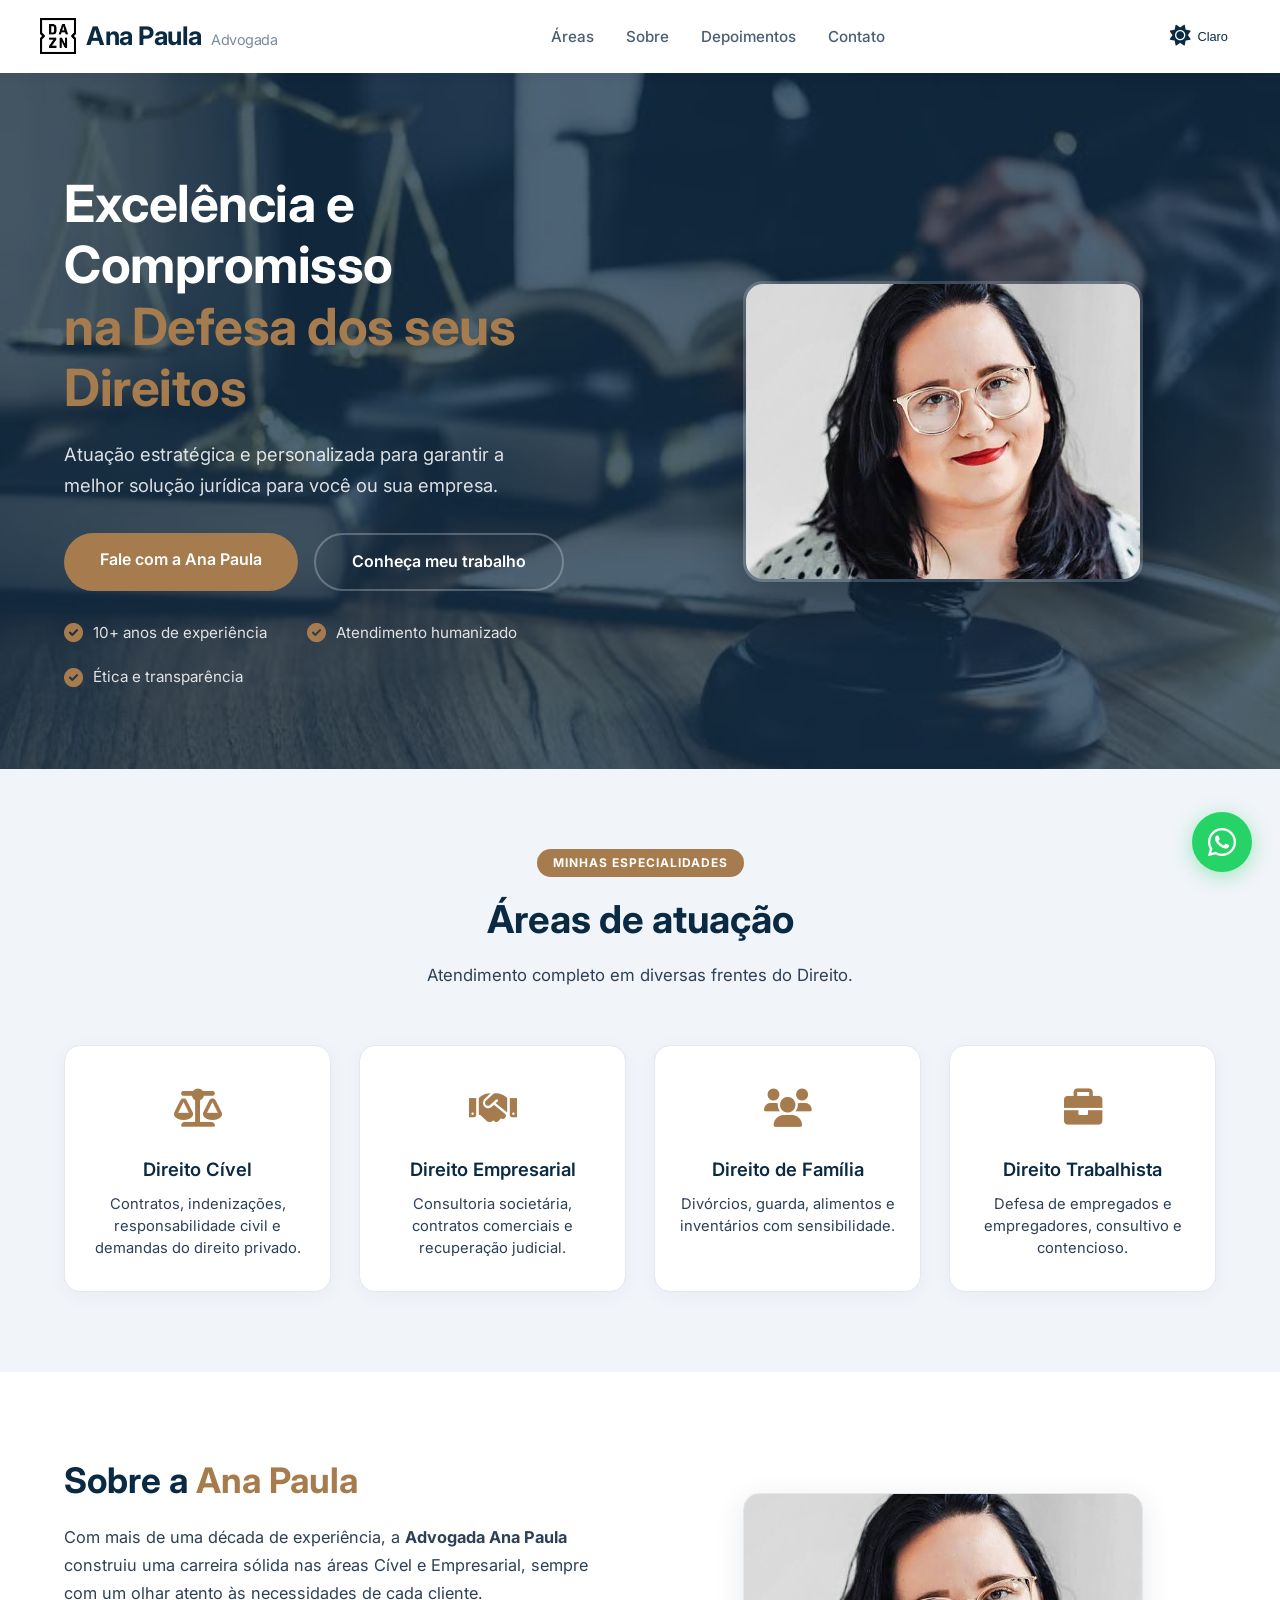
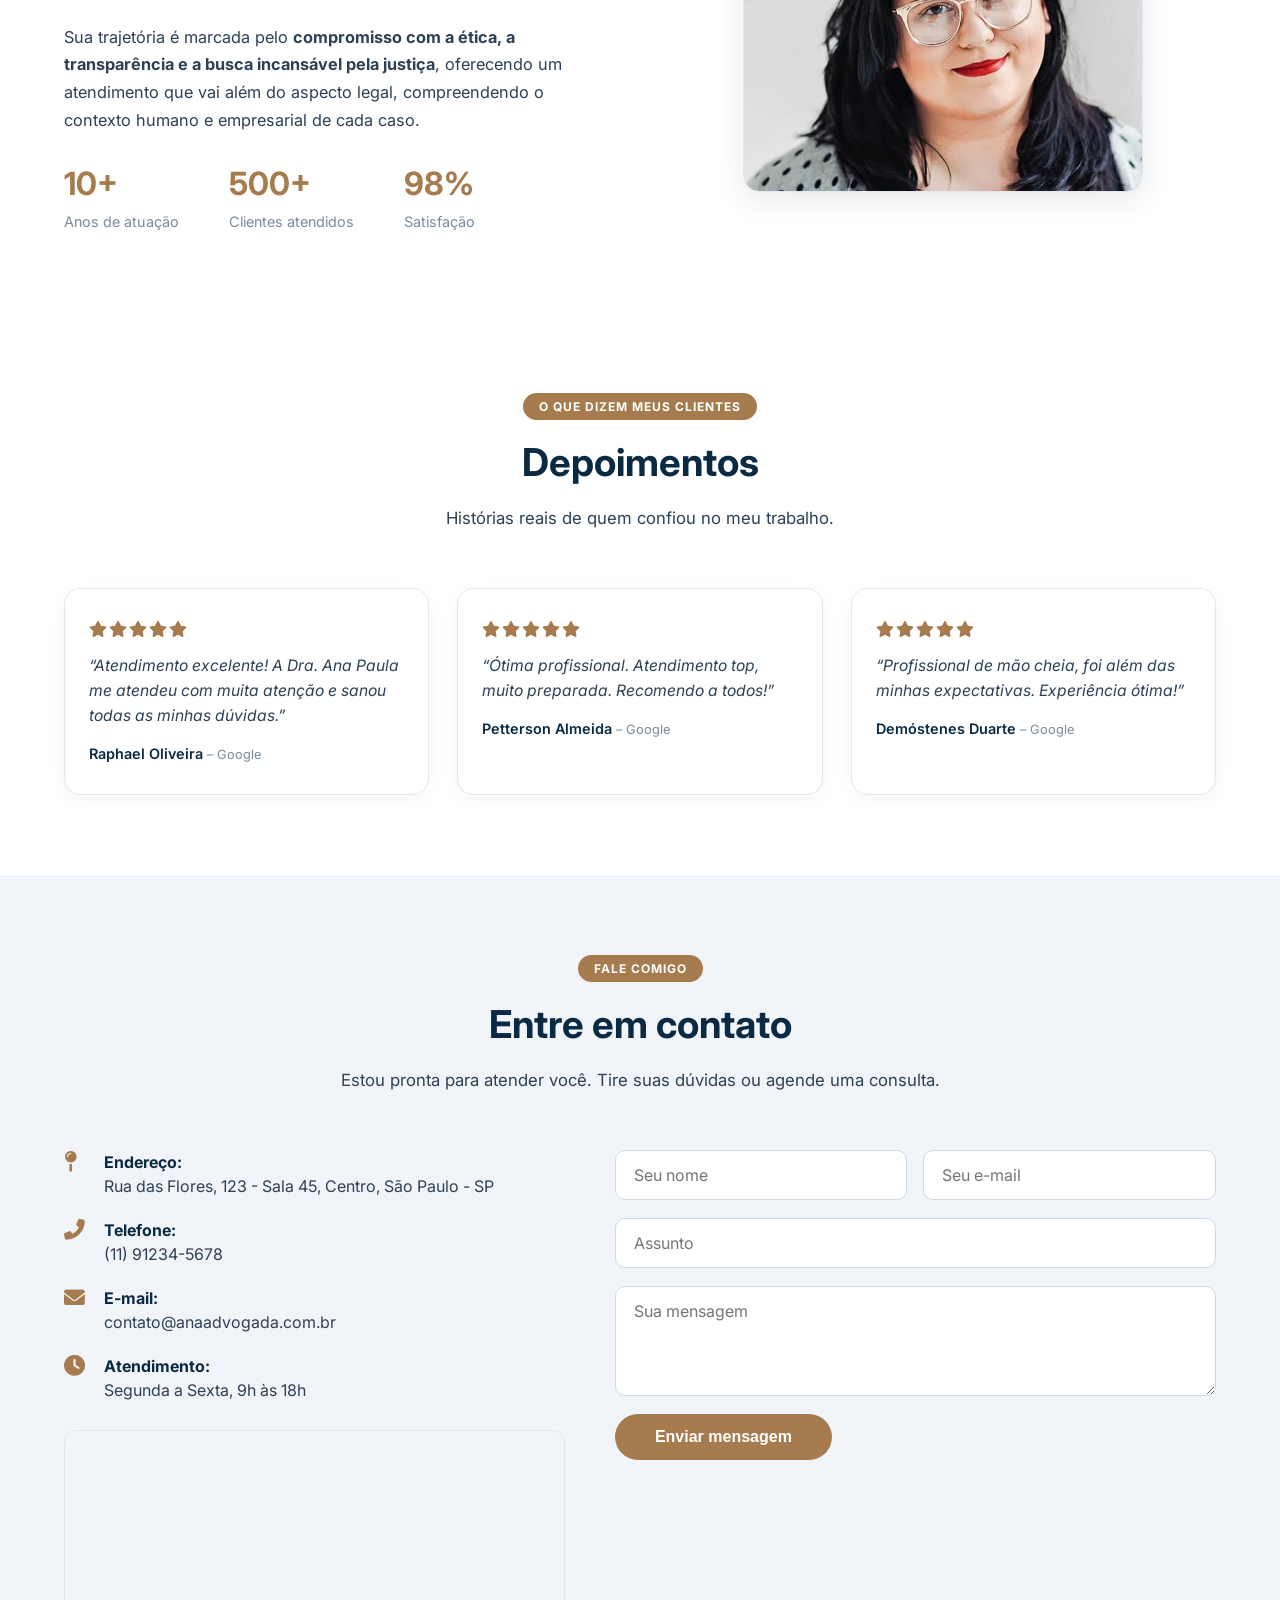
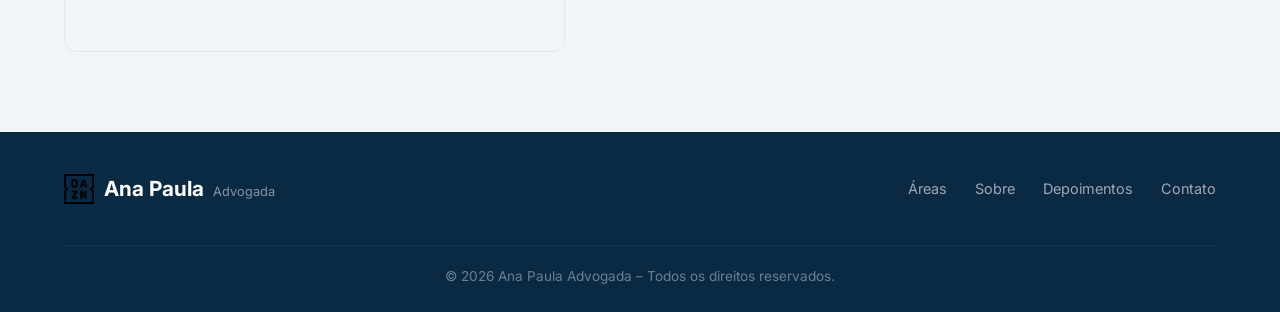
==== index.html @ ab049847 "new commit" ====
<!DOCTYPE html>
<html lang="pt-br">
<head>
    <meta charset="UTF-8" />
    <meta name="viewport" content="width=device-width, initial-scale=1.0"/>
    <title>Ana Paula Advogada</title>

    <!-- Google Fonts -->
    <link rel="preconnect" href="https://fonts.googleapis.com">
    <link rel="preconnect" href="https://fonts.gstatic.com" crossorigin>
    <link href="https://fonts.googleapis.com/css2?family=Inter:opsz,wght@14..32,400;14..32,500;14..32,600;14..32,700&display=swap" rel="stylesheet">

    <!-- Font Awesome (ícones) -->
    <link rel="stylesheet" href="https://cdnjs.cloudflare.com/ajax/libs/font-awesome/6.0.0-beta3/css/all.min.css">

    <style>
        /* ============================================================
                   VARIÁVEIS (Tema Claro / Escuro)
                   ============================================================ */
        :root {
            --color-primary: #0a2a44;
            --color-primary-light: #1a3f64;
            --color-accent: #a67c4e;
            --color-accent-hover: #8c663f;

            --bg-body: #f8fafc;
            --bg-header: #ffffff;
            --bg-hero: var(--color-primary);
            --bg-sobre: #ffffff;
            --bg-areas: #f1f4f9;
            --bg-depoimentos: #ffffff;
            --bg-contato: #f1f4f9;
            --bg-footer: var(--color-primary);
            --bg-card: #ffffff;
            --bg-input: #ffffff;

            --text-primary: #0a2a44;
            --text-secondary: #2d4055;
            --text-light: #4a5f73;
            --text-white: #ffffff;
            --text-muted: #7a8b9f;

            --border-card: #e2e8f0;
            --border-input: #d0d9e6;
            --shadow-nav: 0 2px 12px rgba(10, 42, 68, 0.06);
            --shadow-card: 0 4px 20px rgba(10, 42, 68, 0.04);
            --shadow-float: 0 8px 30px rgba(10, 42, 68, 0.10);

            --transition: 0.3s ease;
        }

        body.dark-theme {
            --color-primary: #0d1f30;
            --color-primary-light: #1a3148;
            --bg-body: #11181f;
            --bg-header: #1a2532;
            --bg-hero: #0d1f30;
            --bg-sobre: #1a2532;
            --bg-areas: #11181f;
            --bg-depoimentos: #1a2532;
            --bg-contato: #11181f;
            --bg-footer: #0a141f;
            --bg-card: #1e2b3b;
            --bg-input: #253240;
            --text-primary: #e8edf2;
            --text-secondary: #c8d4e0;
            --text-light: #a8b8c8;
            --text-white: #f0f4f8;
            --text-muted: #7a8fa0;
            --border-card: #2e3d4f;
            --border-input: #3a4b5f;
            --shadow-nav: 0 2px 12px rgba(0, 0, 0, 0.4);
            --shadow-card: 0 4px 20px rgba(0, 0, 0, 0.3);
            --shadow-float: 0 8px 30px rgba(0, 0, 0, 0.5);
        }

        /* ============================================================
                   RESET E BASE
                   ============================================================ */
        * {
            margin: 0;
            padding: 0;
            box-sizing: border-box;
        }

        body {
            font-family: 'Inter', sans-serif;
            background-color: var(--bg-body);
            color: var(--text-primary);
            line-height: 1.6;
            transition: background-color var(--transition), color var(--transition);
        }

        .container {
            max-width: 1200px;
            margin: 0 auto;
            padding: 0 24px;
        }

        a {
            text-decoration: none;
            color: inherit;
        }

        img {
            max-width: 100%;
            display: block;
        }

        /* ============================================================
                   ANIMAÇÕES
                   ============================================================ */
        @keyframes fadeInDown {
            0% { opacity: 0; transform: translateY(-18px); }
            100% { opacity: 1; transform: translateY(0); }
        }

        @keyframes fadeInUp {
            0% { opacity: 0; transform: translateY(30px); }
            100% { opacity: 1; transform: translateY(0); }
        }

        @keyframes fadeIn {
            0% { opacity: 0; }
            100% { opacity: 1; }
        }

        .animate-on-scroll {
            opacity: 0;
            transform: translateY(30px);
            transition: opacity 0.7s ease, transform 0.7s ease;
        }

        .animate-on-scroll.visible {
            opacity: 1;
            transform: translateY(0);
        }

        .delay-1 { transition-delay: 0.1s; }
        .delay-2 { transition-delay: 0.2s; }
        .delay-3 { transition-delay: 0.3s; }
        .delay-4 { transition-delay: 0.4s; }

        /* ============================================================
                   HEADER / NAVEGAÇÃO
                   ============================================================ */
        header {
            background-color: var(--bg-header);
            box-shadow: var(--shadow-nav);
            position: sticky;
            top: 0;
            z-index: 999;
            transition: background-color var(--transition), box-shadow var(--transition);
        }

        nav {
            display: flex;
            justify-content: space-between;
            align-items: center;
            padding: 16px 0;
            max-width: 1200px;
            margin: 0 auto;
        }

        .logo {
            display: flex;
            align-items: center;
            gap: 10px;
        }

        .logo img {
            height: 36px;
            width: auto;
        }

        .logo a {
            font-size: 1.6rem;
            font-weight: 700;
            color: var(--text-primary);
            letter-spacing: -0.5px;
            transition: color var(--transition);
        }

        .logo a span {
            font-weight: 400;
            font-size: 0.9rem;
            color: var(--text-muted);
            margin-left: 4px;
        }

        .nav-links {
            list-style: none;
            display: flex;
            gap: 32px;
            align-items: center;
        }

        .nav-links a {
            font-weight: 500;
            font-size: 0.95rem;
            color: var(--text-light);
            transition: color var(--transition);
            position: relative;
        }

        .nav-links a::after {
            content: '';
            position: absolute;
            bottom: -4px;
            left: 0;
            width: 0%;
            height: 2px;
            background-color: var(--color-accent);
            transition: width var(--transition);
        }

        .nav-links a:hover {
            color: var(--color-primary);
        }

        .nav-links a:hover::after {
            width: 100%;
        }

        body.dark-theme .nav-links a:hover {
            color: var(--color-accent);
        }

        .nav-actions {
            display: flex;
            align-items: center;
            gap: 16px;
        }

        .theme-toggle {
            background: none;
            border: none;
            font-size: 1.3rem;
            cursor: pointer;
            color: var(--text-primary);
            display: flex;
            align-items: center;
            gap: 6px;
            padding: 6px 12px;
            border-radius: 30px;
            transition: background var(--transition);
        }

        .theme-toggle:hover {
            background: rgba(0,0,0,0.04);
        }

        body.dark-theme .theme-toggle:hover {
            background: rgba(255,255,255,0.06);
        }

        .theme-toggle .icon-sun,
        .theme-toggle .icon-moon {
            display: flex;
            align-items: center;
            gap: 6px;
        }

        .theme-toggle span span {
            font-size: 0.8rem;
            font-weight: 500;
        }

        .menu-burger {
            display: none;
            flex-direction: column;
            gap: 5px;
            background: none;
            border: none;
            cursor: pointer;
            padding: 4px;
        }

        .menu-burger span {
            display: block;
            width: 26px;
            height: 2px;
            background-color: var(--text-primary);
            transition: all var(--transition);
            border-radius: 2px;
        }

        .menu-burger.active span:nth-child(1) {
            transform: rotate(45deg) translate(5px, 5px);
        }
        .menu-burger.active span:nth-child(2) {
            opacity: 0;
        }
        .menu-burger.active span:nth-child(3) {
            transform: rotate(-45deg) translate(5px, -5px);
        }

        /* ============================================================
                   HERO (com imagem de fundo)
                   ============================================================ */
        .hero {
            background-image: url('./img/Fundo_Header.png');
            background-size: cover;
            background-position: center;
            background-repeat: no-repeat;
            color: var(--text-white);
            padding: 100px 0 80px;
            position: relative;
            overflow: hidden;
            transition: background-color var(--transition);
        }

        .hero::before {
            content: '';
            position: absolute;
            top: 0; left: 0; right: 0; bottom: 0;
            background: rgba(10, 42, 68, 0.7);
            z-index: 1;
        }

        .hero .container {
            position: relative;
            z-index: 2;
        }

        .hero-grid {
            display: grid;
            grid-template-columns: 1fr 1fr;
            gap: 60px;
            align-items: center;
        }

        .hero-content h1 {
            font-size: 3.2rem;
            font-weight: 700;
            line-height: 1.2;
            margin-bottom: 20px;
            letter-spacing: -0.5px;
        }

        .hero-content h1 span {
            color: var(--color-accent);
        }

        .hero-content p {
            font-size: 1.15rem;
            color: rgba(255,255,255,0.85);
            max-width: 500px;
            margin-bottom: 32px;
            line-height: 1.7;
        }

        .hero-badges {
            display: flex;
            flex-wrap: wrap;
            gap: 20px 40px;
            margin-top: 30px;
        }

        .hero-badges .badge {
            display: flex;
            align-items: center;
            gap: 10px;
            font-size: 0.95rem;
            color: rgba(255,255,255,0.85);
        }

        .hero-badges .badge i {
            color: var(--color-accent);
            font-size: 1.2rem;
        }

        .hero-image {
            display: flex;
            justify-content: center;
            align-items: center;
        }

        .hero-image .foto-destaque {
            width: 100%;
            max-width: 400px;
            border-radius: 20px;
            overflow: hidden;
            box-shadow: 0 20px 50px rgba(0,0,0,0.3);
            border: 3px solid rgba(255,255,255,0.15);
        }

        .hero-image .foto-destaque img {
            width: 100%;
            height: auto;
            display: block;
        }

        .btn-primary {
            display: inline-block;
            background-color: var(--color-accent);
            color: #fff;
            font-weight: 600;
            padding: 14px 36px;
            border-radius: 40px;
            border: none;
            cursor: pointer;
            transition: background var(--transition), transform 0.2s;
            font-size: 1rem;
        }

        .btn-primary:hover {
            background-color: var(--color-accent-hover);
            transform: scale(1.02);
        }

        .btn-outline {
            display: inline-block;
            background: transparent;
            color: var(--text-white);
            font-weight: 600;
            padding: 14px 36px;
            border-radius: 40px;
            border: 2px solid rgba(255,255,255,0.25);
            cursor: pointer;
            transition: all var(--transition);
            font-size: 1rem;
        }

        .btn-outline:hover {
            background: rgba(255,255,255,0.08);
            border-color: var(--color-accent);
        }

        .hero-buttons {
            display: flex;
            flex-wrap: wrap;
            gap: 16px;
        }

        /* ============================================================
                   ÁREAS DE ATUAÇÃO
                   ============================================================ */
        .areas {
            padding: 80px 0;
            background-color: var(--bg-areas);
            transition: background var(--transition);
        }

        .section-header {
            text-align: center;
            max-width: 700px;
            margin: 0 auto 56px;
        }

        .section-header .tag {
            display: inline-block;
            background: var(--color-accent);
            color: #fff;
            font-size: 0.75rem;
            font-weight: 700;
            text-transform: uppercase;
            letter-spacing: 1px;
            padding: 4px 16px;
            border-radius: 30px;
            margin-bottom: 12px;
        }

        .section-header h2 {
            font-size: 2.4rem;
            font-weight: 700;
            color: var(--text-primary);
            margin-bottom: 12px;
        }

        .section-header p {
            color: var(--text-secondary);
            font-size: 1.05rem;
        }

        .areas-grid {
            display: grid;
            grid-template-columns: repeat(auto-fit, minmax(220px, 1fr));
            gap: 28px;
        }

        .area-card {
            background: var(--bg-card);
            padding: 32px 24px;
            border-radius: 16px;
            box-shadow: var(--shadow-card);
            border: 1px solid var(--border-card);
            transition: all var(--transition);
            text-align: center;
        }

        .area-card:hover {
            transform: translateY(-6px);
            box-shadow: var(--shadow-float);
            border-color: var(--color-accent);
        }

        .area-card .icon {
            font-size: 2.4rem;
            color: var(--color-accent);
            margin-bottom: 16px;
        }

        .area-card h3 {
            font-size: 1.15rem;
            font-weight: 600;
            color: var(--text-primary);
            margin-bottom: 8px;
        }

        .area-card p {
            font-size: 0.92rem;
            color: var(--text-secondary);
            line-height: 1.5;
        }

        /* ============================================================
                   SOBRE
                   ============================================================ */
        .sobre {
            padding: 80px 0;
            background-color: var(--bg-sobre);
            transition: background var(--transition);
        }

        .sobre-grid {
            display: grid;
            grid-template-columns: 1fr 1fr;
            gap: 60px;
            align-items: center;
        }

        .sobre-texto h2 {
            font-size: 2.2rem;
            font-weight: 700;
            color: var(--text-primary);
            margin-bottom: 16px;
        }

        .sobre-texto h2 span {
            color: var(--color-accent);
        }

        .sobre-texto p {
            color: var(--text-secondary);
            font-size: 1.02rem;
            margin-bottom: 16px;
            line-height: 1.7;
        }

        .sobre-stats {
            display: flex;
            flex-wrap: wrap;
            gap: 30px 50px;
            margin-top: 24px;
        }

        .sobre-stats .stat {
            display: flex;
            flex-direction: column;
        }

        .sobre-stats .stat .number {
            font-size: 2rem;
            font-weight: 700;
            color: var(--color-accent);
        }

        .sobre-stats .stat .label {
            font-size: 0.9rem;
            color: var(--text-muted);
        }

        .sobre-imagem {
            display: flex;
            justify-content: center;
        }

        .sobre-imagem img {
            max-width: 400px;
            width: 100%;
            border-radius: 16px;
            box-shadow: var(--shadow-float);
            border: 1px solid var(--border-card);
            transition: border var(--transition);
        }

        /* ============================================================
                   DEPOIMENTOS
                   ============================================================ */
        .depoimentos {
            padding: 80px 0;
            background-color: var(--bg-depoimentos);
            transition: background var(--transition);
        }

        .depoimentos-grid {
            display: grid;
            grid-template-columns: repeat(auto-fit, minmax(250px, 1fr));
            gap: 28px;
        }

        .depoimento-card {
            background: var(--bg-card);
            padding: 28px 24px;
            border-radius: 16px;
            border: 1px solid var(--border-card);
            box-shadow: var(--shadow-card);
            transition: all var(--transition);
        }

        .depoimento-card:hover {
            transform: translateY(-4px);
            box-shadow: var(--shadow-float);
        }

        .depoimento-card .stars {
            color: var(--color-accent);
            margin-bottom: 10px;
            letter-spacing: 2px;
        }

        .depoimento-card blockquote {
            font-style: italic;
            color: var(--text-secondary);
            font-size: 0.98rem;
            line-height: 1.6;
            margin-bottom: 14px;
        }

        .depoimento-card .autor {
            font-weight: 600;
            color: var(--text-primary);
            font-size: 0.9rem;
        }

        .depoimento-card .autor span {
            font-weight: 400;
            color: var(--text-muted);
            font-size: 0.8rem;
        }

        /* ============================================================
                   CONTATO
                   ============================================================ */
        .contato {
            padding: 80px 0;
            background-color: var(--bg-contato);
            transition: background var(--transition);
        }

        .contato-grid {
            display: grid;
            grid-template-columns: 1fr 1.2fr;
            gap: 50px;
        }

        .contato-info {
            display: flex;
            flex-direction: column;
            gap: 20px;
        }

        .contato-info .info-item {
            display: flex;
            align-items: flex-start;
            gap: 16px;
        }

        .contato-info .info-item i {
            font-size: 1.3rem;
            color: var(--color-accent);
            width: 24px;
            margin-top: 2px;
        }

        .contato-info .info-item p {
            color: var(--text-secondary);
            font-size: 1rem;
            line-height: 1.5;
        }

        .contato-info .info-item strong {
            color: var(--text-primary);
        }

        .contato-info .mapa {
            border-radius: 12px;
            overflow: hidden;
            border: 1px solid var(--border-card);
            margin-top: 8px;
        }

        .contato-info .mapa iframe {
            width: 100%;
            height: 220px;
            border: 0;
            display: block;
        }

        .contato-form {
            display: flex;
            flex-direction: column;
            gap: 18px;
        }

        .contato-form input,
        .contato-form textarea {
            padding: 14px 18px;
            border: 1px solid var(--border-input);
            border-radius: 10px;
            font-family: inherit;
            font-size: 1rem;
            background-color: var(--bg-input);
            color: var(--text-primary);
            transition: border var(--transition), background var(--transition), color var(--transition);
            outline: none;
        }

        .contato-form input:focus,
        .contato-form textarea:focus {
            border-color: var(--color-accent);
            box-shadow: 0 0 0 3px rgba(166, 124, 78, 0.15);
        }

        .contato-form .form-row {
            display: grid;
            grid-template-columns: 1fr 1fr;
            gap: 16px;
        }

        .contato-form button {
            align-self: flex-start;
            padding: 14px 40px;
        }

        /* ============================================================
                   RODAPÉ
                   ============================================================ */
        footer {
            background-color: var(--bg-footer);
            color: rgba(255,255,255,0.7);
            padding: 40px 0 24px;
            transition: background var(--transition);
        }

        footer .container {
            display: flex;
            justify-content: space-between;
            align-items: center;
            flex-wrap: wrap;
            gap: 20px;
        }

        footer .footer-logo {
            display: flex;
            align-items: center;
            gap: 10px;
        }

        footer .footer-logo img {
            height: 30px;
            width: auto;
        }

        footer .footer-logo a {
            font-size: 1.3rem;
            font-weight: 700;
            color: #fff;
        }

        footer .footer-logo a span {
            font-weight: 400;
            font-size: 0.8rem;
            color: rgba(255,255,255,0.5);
            margin-left: 4px;
        }

        footer .footer-links {
            display: flex;
            gap: 28px;
        }

        footer .footer-links a {
            color: rgba(255,255,255,0.6);
            transition: color var(--transition);
            font-size: 0.9rem;
        }

        footer .footer-links a:hover {
            color: var(--color-accent);
        }

        footer .copy {
            font-size: 0.85rem;
            color: rgba(255,255,255,0.4);
            width: 100%;
            text-align: center;
            margin-top: 20px;
            border-top: 1px solid rgba(255,255,255,0.06);
            padding-top: 20px;
        }

        /* ============================================================
                   WHATSAPP FLUTUANTE
                   ============================================================ */
        .whatsapp-float {
            position: fixed;
            bottom: 28px;
            right: 28px;
            z-index: 999;
            display: flex;
            align-items: center;
            justify-content: center;
            width: 60px;
            height: 60px;
            background-color: #25d366;
            border-radius: 50%;
            box-shadow: 0 4px 20px rgba(37, 211, 102, 0.4);
            transition: transform 0.3s ease, box-shadow 0.3s ease;
            color: #fff;
            font-size: 2rem;
        }

        .whatsapp-float:hover {
            transform: scale(1.08);
            box-shadow: 0 6px 30px rgba(37, 211, 102, 0.6);
        }

        /* ============================================================
                   RESPONSIVIDADE
                   ============================================================ */
        @media (max-width: 992px) {
            .hero-grid {
                grid-template-columns: 1fr;
                text-align: center;
            }

            .hero-content p {
                margin-left: auto;
                margin-right: auto;
            }

            .hero-buttons {
                justify-content: center;
            }

            .hero-badges {
                justify-content: center;
            }

            .sobre-grid {
                grid-template-columns: 1fr;
                text-align: center;
            }

            .sobre-stats {
                justify-content: center;
            }

            .contato-grid {
                grid-template-columns: 1fr;
            }

            .contato-form button {
                align-self: center;
            }

            .contato-form .form-row {
                grid-template-columns: 1fr;
            }

            .theme-toggle span span {
                display: none;
            }
        }

        @media (max-width: 768px) {
            nav {
                padding: 12px 0;
            }

            .nav-links {
                display: none;
                flex-direction: column;
                position: absolute;
                top: 70px;
                left: 0;
                width: 100%;
                background-color: var(--bg-header);
                padding: 24px 0;
                box-shadow: var(--shadow-nav);
                gap: 0;
                text-align: center;
                transition: background var(--transition);
                border-top: 1px solid var(--border-card);
            }

            .nav-links.active {
                display: flex;
            }

            .nav-links li {
                padding: 14px 0;
                border-bottom: 1px solid var(--border-card);
            }

            .nav-links li:last-child {
                border-bottom: none;
            }

            .menu-burger {
                display: flex;
            }

            .hero {
                padding: 60px 0 50px;
            }

            .hero-content h1 {
                font-size: 2.4rem;
            }

            .section-header h2 {
                font-size: 2rem;
            }

            .areas-grid {
                grid-template-columns: 1fr 1fr;
            }

            .depoimentos-grid {
                grid-template-columns: 1fr;
            }

            footer .container {
                flex-direction: column;
                text-align: center;
            }

            .whatsapp-float {
                width: 52px;
                height: 52px;
                font-size: 1.6rem;
                bottom: 20px;
                right: 20px;
            }
        }

        @media (max-width: 480px) {
            .areas-grid {
                grid-template-columns: 1fr;
            }

            .hero-content h1 {
                font-size: 2rem;
            }

            .hero-badges {
                flex-direction: column;
                align-items: center;
                gap: 12px;
            }

            .sobre-stats {
                flex-direction: column;
                align-items: center;
                gap: 16px;
            }

            .contato-info .info-item {
                flex-direction: column;
                align-items: center;
                text-align: center;
            }
        }
    </style>
</head>
<body>

    <!-- ===== HEADER ===== -->
    <header>
        <nav>
            <div class="logo">
                <img src="./img/dazn_logo_icon_145353.ico" alt="Logo Ana Paula" />
                <a href="#">Ana Paula <span>Advogada</span></a>
            </div>

            <ul class="nav-links">
                <li><a href="#areas">Áreas</a></li>
                <li><a href="#sobre">Sobre</a></li>
                <li><a href="#depoimentos">Depoimentos</a></li>
                <li><a href="#contato">Contato</a></li>
            </ul>

            <div class="nav-actions">
                <button id="theme-toggle" class="theme-toggle" aria-label="Alternar tema">
                    <span class="icon-sun"><i class="fas fa-sun"></i> <span>Claro</span></span>
                    <span class="icon-moon" style="display:none;"><i class="fas fa-moon"></i> <span>Escuro</span></span>
                </button>
                <button class="menu-burger" aria-label="Abrir menu">
                    <span></span>
                    <span></span>
                    <span></span>
                </button>
            </div>
        </nav>
    </header>

    <!-- ===== HERO ===== -->
    <section class="hero">
        <div class="container">
            <div class="hero-grid">
                <div class="hero-content">
                    <h1>Excelência e Compromisso<br><span>na Defesa dos seus Direitos</span></h1>
                    <p>Atuação estratégica e personalizada para garantir a melhor solução jurídica para você ou sua empresa.</p>
                    <div class="hero-buttons">
                        <a href="#contato" class="btn-primary">Fale com a Ana Paula</a>
                        <a href="#sobre" class="btn-outline">Conheça meu trabalho</a>
                    </div>
                    <div class="hero-badges">
                        <span class="badge"><i class="fas fa-check-circle"></i> 10+ anos de experiência</span>
                        <span class="badge"><i class="fas fa-check-circle"></i> Atendimento humanizado</span>
                        <span class="badge"><i class="fas fa-check-circle"></i> Ética e transparência</span>
                    </div>
                </div>
                <div class="hero-image">
                    <div class="foto-destaque">
                        <img src="./img/Design sem nome - 2026-08-08T134408.110.png" alt="Ana Paula - Advogada" />
                    </div>
                </div>
            </div>
        </div>
    </section>

    <!-- ===== ÁREAS DE ATUAÇÃO ===== -->
    <section id="areas" class="areas">
        <div class="container">
            <div class="section-header animate-on-scroll">
                <span class="tag">Minhas especialidades</span>
                <h2>Áreas de atuação</h2>
                <p>Atendimento completo em diversas frentes do Direito.</p>
            </div>

            <div class="areas-grid">
                <div class="area-card animate-on-scroll delay-1">
                    <div class="icon"><i class="fas fa-balance-scale"></i></div>
                    <h3>Direito Cível</h3>
                    <p>Contratos, indenizações, responsabilidade civil e demandas do direito privado.</p>
                </div>
                <div class="area-card animate-on-scroll delay-2">
                    <div class="icon"><i class="fas fa-handshake"></i></div>
                    <h3>Direito Empresarial</h3>
                    <p>Consultoria societária, contratos comerciais e recuperação judicial.</p>
                </div>
                <div class="area-card animate-on-scroll delay-3">
                    <div class="icon"><i class="fas fa-users"></i></div>
                    <h3>Direito de Família</h3>
                    <p>Divórcios, guarda, alimentos e inventários com sensibilidade.</p>
                </div>
                <div class="area-card animate-on-scroll delay-4">
                    <div class="icon"><i class="fas fa-briefcase"></i></div>
                    <h3>Direito Trabalhista</h3>
                    <p>Defesa de empregados e empregadores, consultivo e contencioso.</p>
                </div>
            </div>
        </div>
    </section>

    <!-- ===== SOBRE ===== -->
    <section id="sobre" class="sobre">
        <div class="container">
            <div class="sobre-grid">
                <div class="sobre-texto animate-on-scroll">
                    <h2>Sobre a <span>Ana Paula</span></h2>
                    <p>Com mais de uma década de experiência, a <strong>Advogada Ana Paula</strong> construiu uma carreira sólida nas áreas Cível e Empresarial, sempre com um olhar atento às necessidades de cada cliente.</p>
                    <p>Sua trajetória é marcada pelo <strong>compromisso com a ética, a transparência e a busca incansável pela justiça</strong>, oferecendo um atendimento que vai além do aspecto legal, compreendendo o contexto humano e empresarial de cada caso.</p>
                    <div class="sobre-stats">
                        <div class="stat">
                            <span class="number">10+</span>
                            <span class="label">Anos de atuação</span>
                        </div>
                        <div class="stat">
                            <span class="number">500+</span>
                            <span class="label">Clientes atendidos</span>
                        </div>
                        <div class="stat">
                            <span class="number">98%</span>
                            <span class="label">Satisfação</span>
                        </div>
                    </div>
                </div>
                <div class="sobre-imagem animate-on-scroll delay-2">
                    <img src="./img/Design sem nome - 2026-08-08T134408.110.png" alt="Ana Paula - Advogada" />
                </div>
            </div>
        </div>
    </section>

    <!-- ===== DEPOIMENTOS ===== -->
    <section id="depoimentos" class="depoimentos">
        <div class="container">
            <div class="section-header animate-on-scroll">
                <span class="tag">O que dizem meus clientes</span>
                <h2>Depoimentos</h2>
                <p>Histórias reais de quem confiou no meu trabalho.</p>
            </div>

            <div class="depoimentos-grid">
                <div class="depoimento-card animate-on-scroll delay-1">
                    <div class="stars"><i class="fas fa-star"></i><i class="fas fa-star"></i><i class="fas fa-star"></i><i class="fas fa-star"></i><i class="fas fa-star"></i></div>
                    <blockquote>“Atendimento excelente! A Dra. Ana Paula me atendeu com muita atenção e sanou todas as minhas dúvidas.”</blockquote>
                    <div class="autor">Raphael Oliveira <span>– Google</span></div>
                </div>
                <div class="depoimento-card animate-on-scroll delay-2">
                    <div class="stars"><i class="fas fa-star"></i><i class="fas fa-star"></i><i class="fas fa-star"></i><i class="fas fa-star"></i><i class="fas fa-star"></i></div>
                    <blockquote>“Ótima profissional. Atendimento top, muito preparada. Recomendo a todos!”</blockquote>
                    <div class="autor">Petterson Almeida <span>– Google</span></div>
                </div>
                <div class="depoimento-card animate-on-scroll delay-3">
                    <div class="stars"><i class="fas fa-star"></i><i class="fas fa-star"></i><i class="fas fa-star"></i><i class="fas fa-star"></i><i class="fas fa-star"></i></div>
                    <blockquote>“Profissional de mão cheia, foi além das minhas expectativas. Experiência ótima!”</blockquote>
                    <div class="autor">Demóstenes Duarte <span>– Google</span></div>
                </div>
            </div>
        </div>
    </section>

    <!-- ===== CONTATO ===== -->
    <section id="contato" class="contato">
        <div class="container">
            <div class="section-header animate-on-scroll">
                <span class="tag">Fale comigo</span>
                <h2>Entre em contato</h2>
                <p>Estou pronta para atender você. Tire suas dúvidas ou agende uma consulta.</p>
            </div>

            <div class="contato-grid">
                <div class="contato-info animate-on-scroll">
                    <div class="info-item">
                        <i class="fas fa-map-pin"></i>
                        <p><strong>Endereço:</strong><br> Rua das Flores, 123 - Sala 45, Centro, São Paulo - SP</p>
                    </div>
                    <div class="info-item">
                        <i class="fas fa-phone-alt"></i>
                        <p><strong>Telefone:</strong><br> (11) 91234-5678</p>
                    </div>
                    <div class="info-item">
                        <i class="fas fa-envelope"></i>
                        <p><strong>E-mail:</strong><br> contato@anaadvogada.com.br</p>
                    </div>
                    <div class="info-item">
                        <i class="fas fa-clock"></i>
                        <p><strong>Atendimento:</strong><br> Segunda a Sexta, 9h às 18h</p>
                    </div>

                    <div class="mapa">
                        <iframe src="https://www.google.com/maps/embed?pb=!1m18!1m12!1m3!1d3933.1077056060667!2d-35.72583638876718!3d-9.671837902200817!2m3!1f0!2f0!3f0!3m2!1i1024!2i768!4f13.1!3m3!1m2!1s0x70145639d2941d7%3A0x4ceb7ff3cd485249!2sFontan%20%26%20Lins%20Advogados!5e0!3m2!1spt-PT!2sbr!4v1681755514474!5m2!1spt-PT!2sbr" allowfullscreen loading="lazy"></iframe>
                    </div>
                </div>

                <form class="contato-form animate-on-scroll delay-2">
                    <div class="form-row">
                        <input type="text" placeholder="Seu nome" required>
                        <input type="email" placeholder="Seu e-mail" required>
                    </div>
                    <input type="text" placeholder="Assunto">
                    <textarea rows="4" placeholder="Sua mensagem" required></textarea>
                    <button type="submit" class="btn-primary">Enviar mensagem</button>
                </form>
            </div>
        </div>
    </section>

    <!-- ===== RODAPÉ ===== -->
    <footer>
        <div class="container">
            <div class="footer-logo">
                <img src="./img/dazn_logo_icon_145353.ico" alt="Logo" />
                <a href="#">Ana Paula <span>Advogada</span></a>
            </div>
            <div class="footer-links">
                <a href="#areas">Áreas</a>
                <a href="#sobre">Sobre</a>
                <a href="#depoimentos">Depoimentos</a>
                <a href="#contato">Contato</a>
            </div>
            <div class="copy">
                &copy; 2026 Ana Paula Advogada – Todos os direitos reservados.
            </div>
        </div>
    </footer>

    <!-- ===== WHATSAPP FLUTUANTE ===== -->
    <a href="https://wa.me/5511912345678?text=Olá%2C%20gostaria%20de%20um%20atendimento!" class="whatsapp-float" target="_blank" aria-label="Fale conosco pelo WhatsApp">
        <i class="fab fa-whatsapp"></i>
    </a>

    <!-- ===== SCRIPTS ===== -->
    <script>
        // Menu hambúrguer
        const menuBtn = document.querySelector('.menu-burger');
        const navLinks = document.querySelector('.nav-links');

        menuBtn.addEventListener('click', () => {
            navLinks.classList.toggle('active');
            menuBtn.classList.toggle('active');
        });

        document.querySelectorAll('.nav-links a').forEach(link => {
            link.addEventListener('click', () => {
                navLinks.classList.remove('active');
                menuBtn.classList.remove('active');
            });
        });

        // Tema claro/escuro
        const themeToggle = document.getElementById('theme-toggle');
        const iconSun = themeToggle.querySelector('.icon-sun');
        const iconMoon = themeToggle.querySelector('.icon-moon');

        const savedTheme = localStorage.getItem('theme');
        const prefersDark = window.matchMedia('(prefers-color-scheme: dark)').matches;

        if (savedTheme === 'dark' || (!savedTheme && prefersDark)) {
            document.body.classList.add('dark-theme');
            iconSun.style.display = 'none';
            iconMoon.style.display = 'flex';
        }

        themeToggle.addEventListener('click', () => {
            document.body.classList.toggle('dark-theme');
            const isDark = document.body.classList.contains('dark-theme');
            localStorage.setItem('theme', isDark ? 'dark' : 'light');
            iconSun.style.display = isDark ? 'none' : 'flex';
            iconMoon.style.display = isDark ? 'flex' : 'none';
        });

        // Scroll reveal
        const observer = new IntersectionObserver((entries) => {
            entries.forEach(entry => {
                if (entry.isIntersecting) {
                    entry.target.classList.add('visible');
                }
            });
        }, {
            threshold: 0.12,
            rootMargin: '0px 0px -30px 0px'
        });

        document.querySelectorAll('.animate-on-scroll').forEach(el => {
            observer.observe(el);
        });
    </script>

</body>
</html>
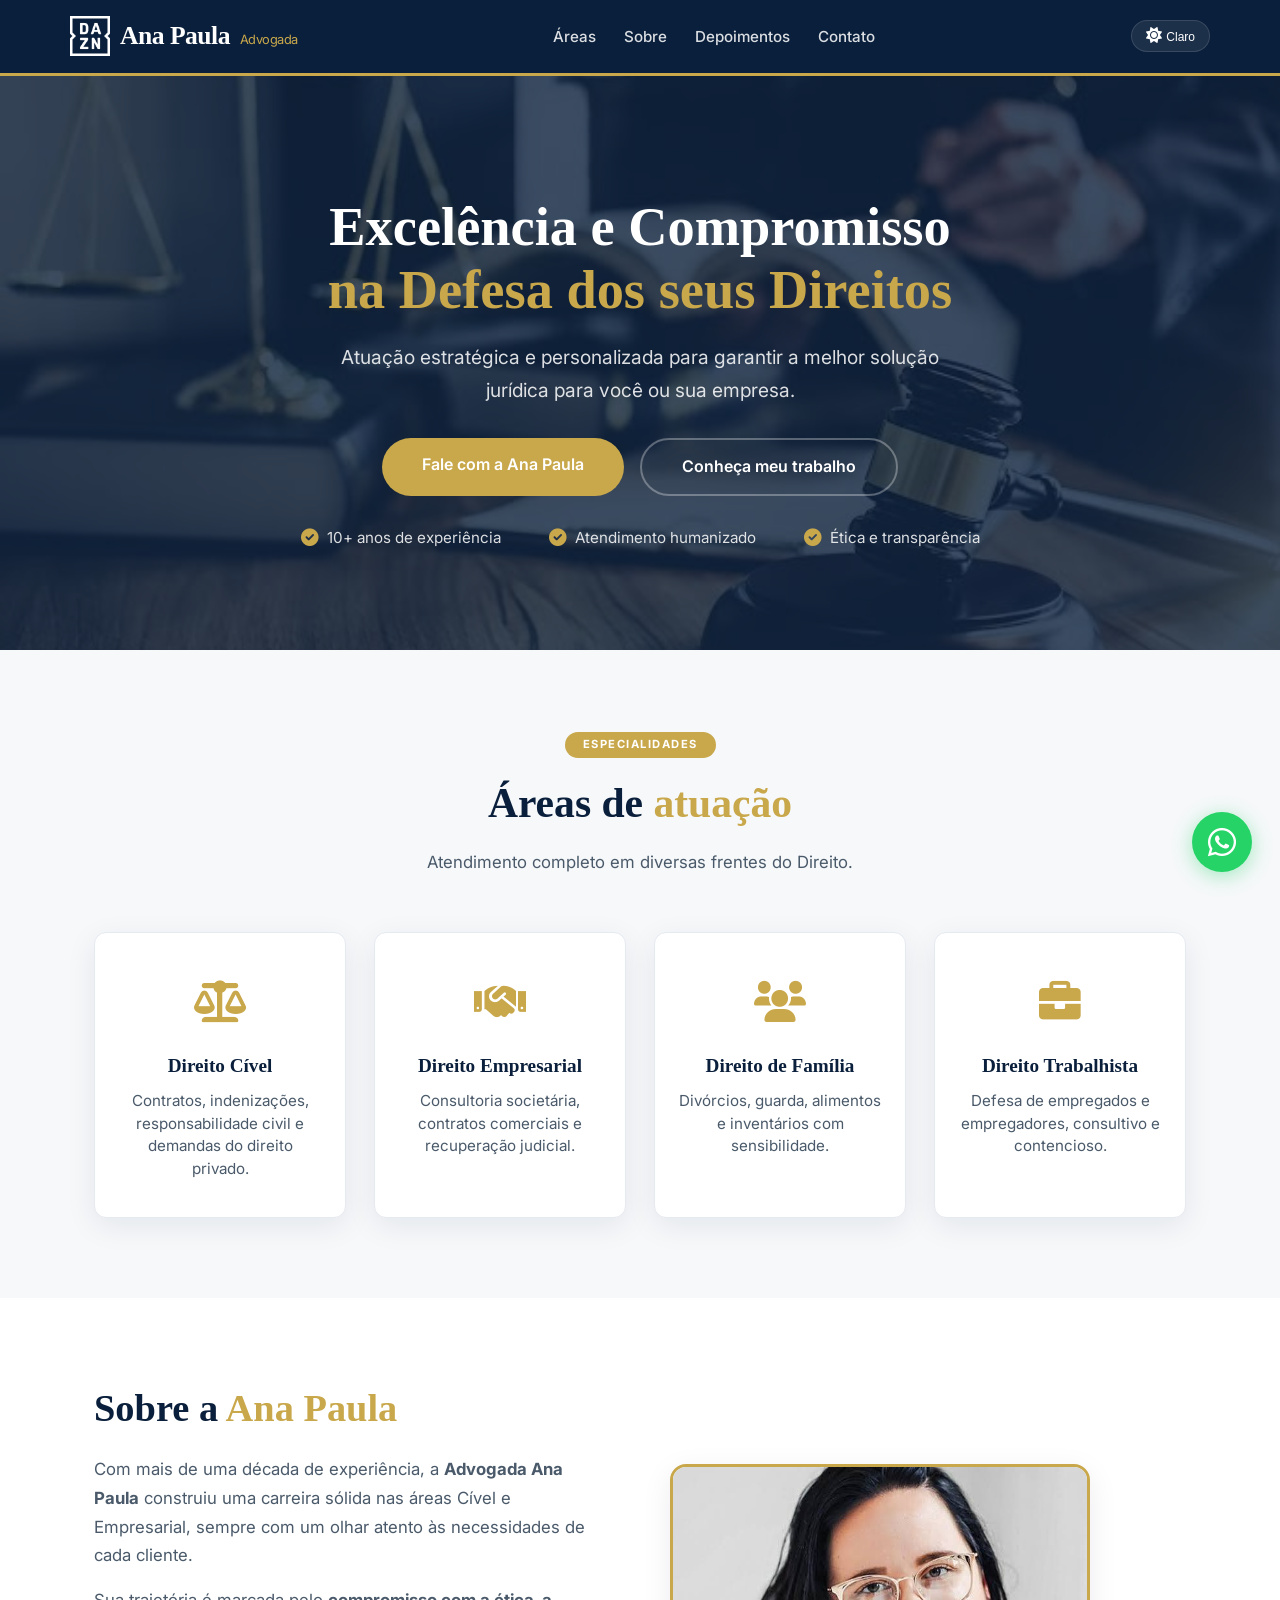
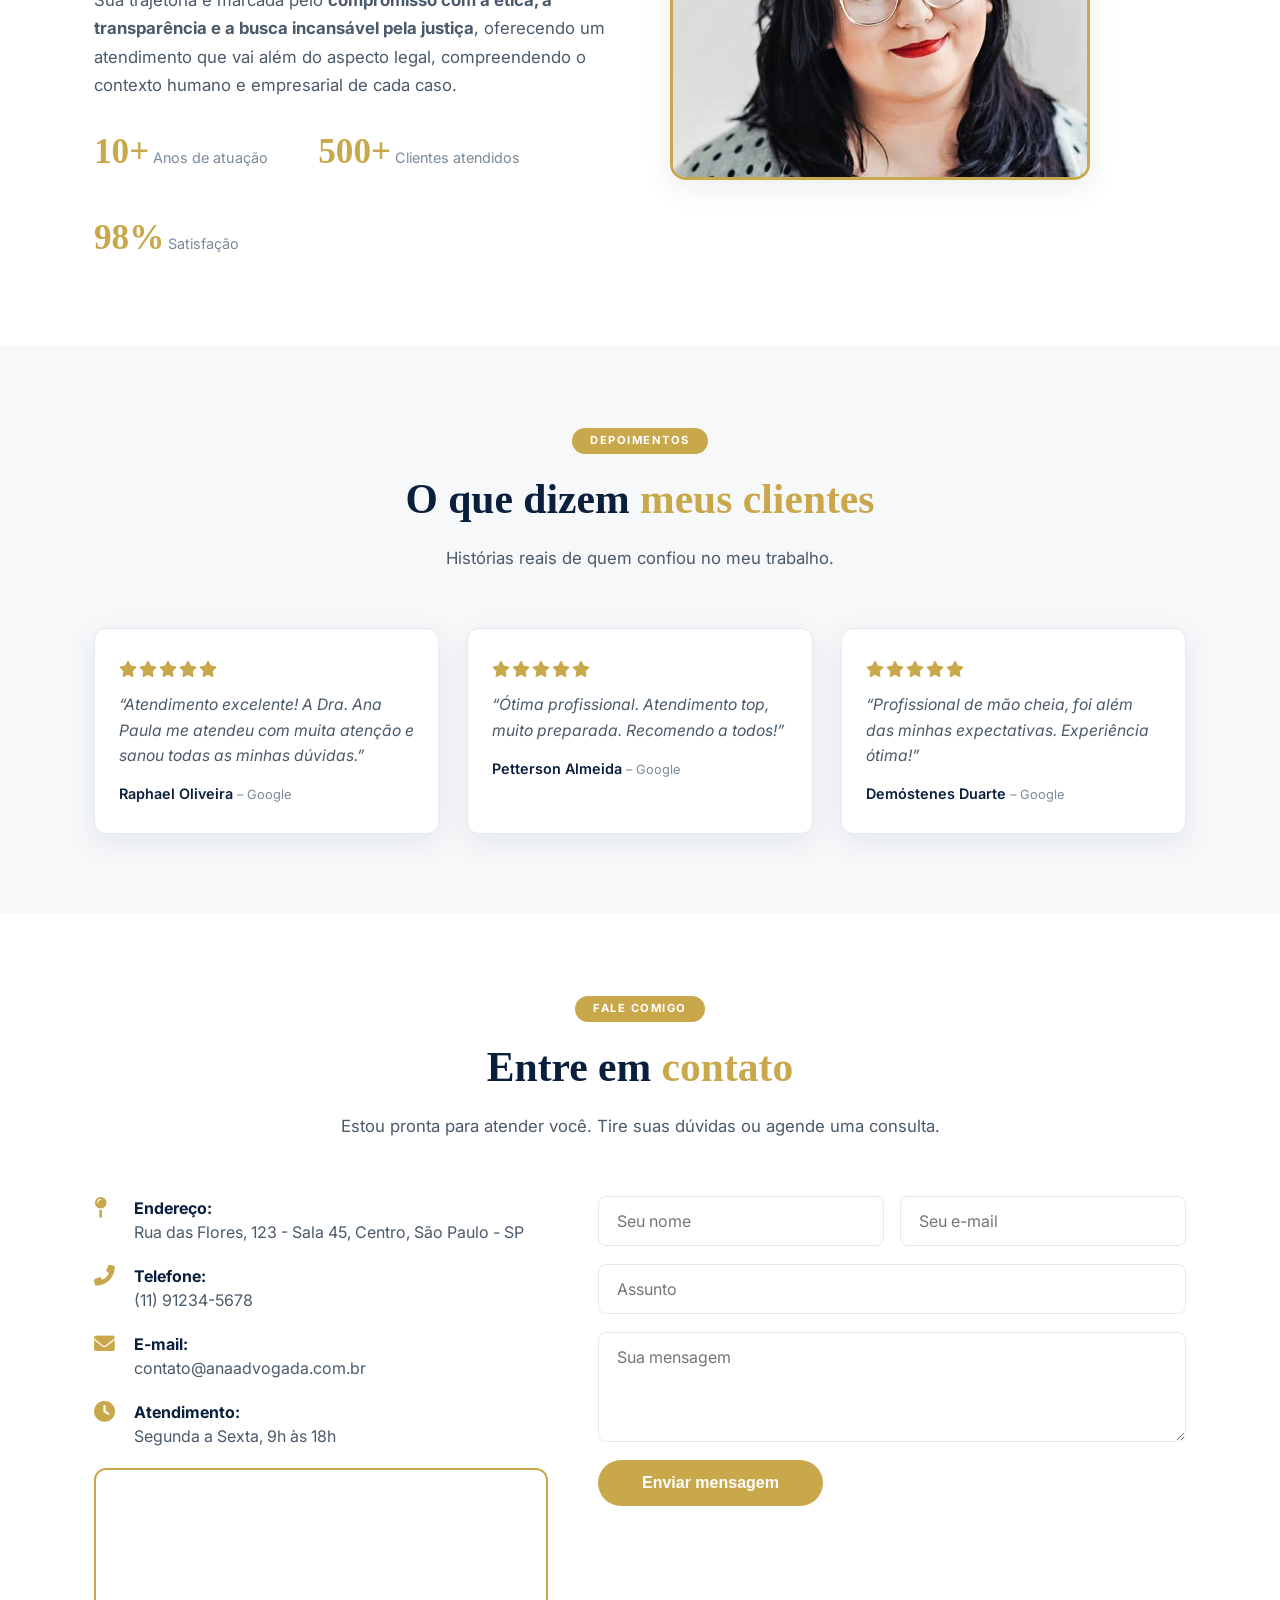
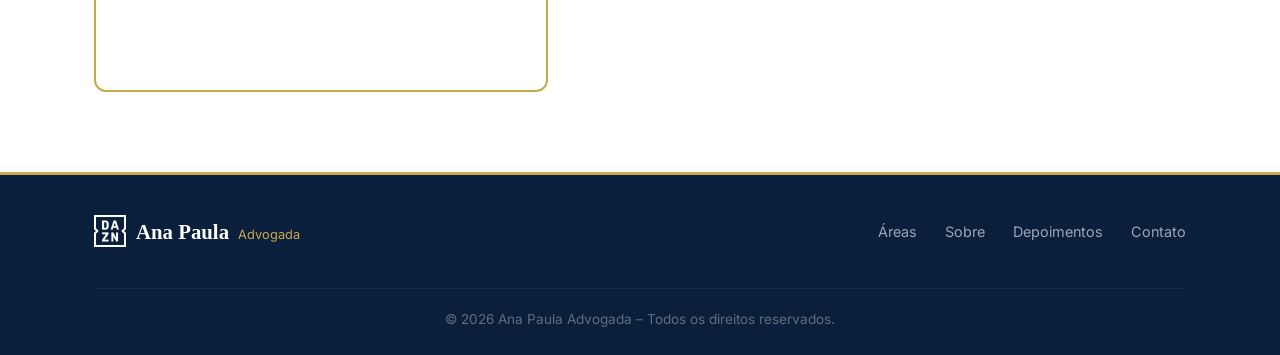
==== commit 6f31b003: "fix: page index.html" ====
--- a/index.html
+++ b/index.html
@@ -3,75 +3,84 @@
 <head>
     <meta charset="UTF-8" />
     <meta name="viewport" content="width=device-width, initial-scale=1.0"/>
-    <title>Ana Paula Advogada</title>
-
-    <!-- Google Fonts -->
+    <title>Ana Paula Advogada | A Melhor Advogada de Alagoas</title>
+
+    <!-- Meta tags -->
+    <meta name="description" content="Dra. Ana Paula – a melhor advogada de Alagoas. Especialista em Direito Cível, Empresarial, Família e Trabalhista. Atendimento humanizado, ético e com mais de 10 anos de experiência." />
+    <meta name="keywords" content="advogada alagoas, melhor advogada, direito civil, direito empresarial, direito família, ana paula" />
+    <link rel="canonical" href="https://advogadapaula.vercel.app" />
+
+    <!-- Open Graph -->
+    <meta property="og:title" content="Ana Paula Advogada | A Melhor Advogada de Alagoas" />
+    <meta property="og:description" content="Dra. Ana Paula: mais de 10 anos de experiência em Direito Cível, Empresarial, Família e Trabalhista. Atendimento personalizado, ético e com resultados." />
+    <meta property="og:image" content="https://advogadapaula.vercel.app/img/Fundo_Header.png" />
+    <meta property="og:image:width" content="1200" />
+    <meta property="og:image:height" content="630" />
+    <meta property="og:url" content="https://advogadapaula.vercel.app" />
+    <meta property="og:type" content="website" />
+    <meta property="og:site_name" content="Ana Paula Advogada" />
+    <meta property="og:locale" content="pt_BR" />
+
+    <!-- Twitter Cards -->
+    <meta name="twitter:card" content="summary_large_image" />
+    <meta name="twitter:title" content="Ana Paula Advogada | A Melhor Advogada de Alagoas" />
+    <meta name="twitter:description" content="Dra. Ana Paula: excelência em Direito Cível, Empresarial, Família e Trabalhista. Atendimento humanizado e ético." />
+    <meta name="twitter:image" content="https://advogadapaula.vercel.app/img/Fundo_Header.png" />
+
+    <!-- Favicon -->
+    <link rel="icon" href="./img/dazn_logo_icon_145353.ico" type="image/x-icon" />
+
+    <!-- Google Fonts (serif para títulos, sans para corpo) -->
     <link rel="preconnect" href="https://fonts.googleapis.com">
     <link rel="preconnect" href="https://fonts.gstatic.com" crossorigin>
-    <link href="https://fonts.googleapis.com/css2?family=Inter:opsz,wght@14..32,400;14..32,500;14..32,600;14..32,700&display=swap" rel="stylesheet">
-
-    <!-- Font Awesome (ícones) -->
+    <link href="https://fonts.googleapis.com/css2?family=Inter:wght@400;500;600;700&display=swap" rel="stylesheet">
+
+    <!-- Font Awesome -->
     <link rel="stylesheet" href="https://cdnjs.cloudflare.com/ajax/libs/font-awesome/6.0.0-beta3/css/all.min.css">
 
     <style>
         /* ============================================================
-                   VARIÁVEIS (Tema Claro / Escuro)
+                   VARIÁVEIS – IDENTIDADE VISUAL VILELA
                    ============================================================ */
         :root {
-            --color-primary: #0a2a44;
-            --color-primary-light: #1a3f64;
-            --color-accent: #a67c4e;
-            --color-accent-hover: #8c663f;
-
-            --bg-body: #f8fafc;
-            --bg-header: #ffffff;
-            --bg-hero: var(--color-primary);
-            --bg-sobre: #ffffff;
-            --bg-areas: #f1f4f9;
-            --bg-depoimentos: #ffffff;
-            --bg-contato: #f1f4f9;
-            --bg-footer: var(--color-primary);
+            --color-primary: #0a1f3b;      /* Azul escuro característico */
+            --color-secondary: #c9a84c;    /* Dourado */
+            --color-secondary-hover: #b8962e;
+            --color-white: #ffffff;
+            --color-light-bg: #f6f8fa;
+
+            --bg-header: #0a1f3b;
+            --bg-footer: #0a1f3b;
+            --bg-hero: #0a1f3b;
             --bg-card: #ffffff;
-            --bg-input: #ffffff;
-
-            --text-primary: #0a2a44;
-            --text-secondary: #2d4055;
-            --text-light: #4a5f73;
-            --text-white: #ffffff;
-            --text-muted: #7a8b9f;
-
-            --border-card: #e2e8f0;
-            --border-input: #d0d9e6;
-            --shadow-nav: 0 2px 12px rgba(10, 42, 68, 0.06);
-            --shadow-card: 0 4px 20px rgba(10, 42, 68, 0.04);
-            --shadow-float: 0 8px 30px rgba(10, 42, 68, 0.10);
+
+            --text-primary: #0a1f3b;
+            --text-secondary: #4a5a6a;
+            --text-muted: #7a8a9a;
+
+            --border-color: #e5e9f0;
+            --shadow: 0 8px 30px rgba(10, 31, 59, 0.08);
 
             --transition: 0.3s ease;
+            --font-serif: 'Georgia', 'Times New Roman', serif;
+            --font-sans: 'Inter', sans-serif;
         }
 
         body.dark-theme {
-            --color-primary: #0d1f30;
-            --color-primary-light: #1a3148;
-            --bg-body: #11181f;
-            --bg-header: #1a2532;
-            --bg-hero: #0d1f30;
-            --bg-sobre: #1a2532;
-            --bg-areas: #11181f;
-            --bg-depoimentos: #1a2532;
-            --bg-contato: #11181f;
-            --bg-footer: #0a141f;
-            --bg-card: #1e2b3b;
-            --bg-input: #253240;
+            --color-primary: #0a1a2e;
+            --color-secondary: #d4b85c;
+
+            --bg-header: #0a1a2e;
+            --bg-footer: #0a1a2e;
+            --bg-hero: #0a1a2e;
+            --bg-card: #1e2a3a;
+
             --text-primary: #e8edf2;
-            --text-secondary: #c8d4e0;
-            --text-light: #a8b8c8;
-            --text-white: #f0f4f8;
-            --text-muted: #7a8fa0;
-            --border-card: #2e3d4f;
-            --border-input: #3a4b5f;
-            --shadow-nav: 0 2px 12px rgba(0, 0, 0, 0.4);
-            --shadow-card: 0 4px 20px rgba(0, 0, 0, 0.3);
-            --shadow-float: 0 8px 30px rgba(0, 0, 0, 0.5);
+            --text-secondary: #b0c0d0;
+            --text-muted: #8a9aae;
+
+            --border-color: #2e3d50;
+            --shadow: 0 8px 30px rgba(0, 0, 0, 0.3);
         }
 
         /* ============================================================
@@ -84,15 +93,15 @@
         }
 
         body {
-            font-family: 'Inter', sans-serif;
-            background-color: var(--bg-body);
+            font-family: var(--font-sans);
+            background-color: var(--bg-body, #ffffff);
             color: var(--text-primary);
             line-height: 1.6;
             transition: background-color var(--transition), color var(--transition);
         }
 
         .container {
-            max-width: 1200px;
+            max-width: 1140px;
             margin: 0 auto;
             padding: 0 24px;
         }
@@ -110,25 +119,15 @@
         /* ============================================================
                    ANIMAÇÕES
                    ============================================================ */
-        @keyframes fadeInDown {
-            0% { opacity: 0; transform: translateY(-18px); }
-            100% { opacity: 1; transform: translateY(0); }
-        }
-
         @keyframes fadeInUp {
             0% { opacity: 0; transform: translateY(30px); }
             100% { opacity: 1; transform: translateY(0); }
         }
 
-        @keyframes fadeIn {
-            0% { opacity: 0; }
-            100% { opacity: 1; }
-        }
-
         .animate-on-scroll {
             opacity: 0;
             transform: translateY(30px);
-            transition: opacity 0.7s ease, transform 0.7s ease;
+            transition: opacity 0.8s ease, transform 0.8s ease;
         }
 
         .animate-on-scroll.visible {
@@ -142,15 +141,15 @@
         .delay-4 { transition-delay: 0.4s; }
 
         /* ============================================================
-                   HEADER / NAVEGAÇÃO
+                   HEADER (estilo Vilela – escuro com borda dourada)
                    ============================================================ */
         header {
             background-color: var(--bg-header);
-            box-shadow: var(--shadow-nav);
+            border-bottom: 3px solid var(--color-secondary);
             position: sticky;
             top: 0;
-            z-index: 999;
-            transition: background-color var(--transition), box-shadow var(--transition);
+            z-index: 1000;
+            transition: background-color var(--transition), border-color var(--transition);
         }
 
         nav {
@@ -158,7 +157,7 @@
             justify-content: space-between;
             align-items: center;
             padding: 16px 0;
-            max-width: 1200px;
+            max-width: 1140px;
             margin: 0 auto;
         }
 
@@ -169,36 +168,38 @@
         }
 
         .logo img {
-            height: 36px;
+            height: 40px;
             width: auto;
+            filter: brightness(0) invert(1);
         }
 
         .logo a {
+            font-family: var(--font-serif);
             font-size: 1.6rem;
             font-weight: 700;
-            color: var(--text-primary);
+            color: var(--color-white);
             letter-spacing: -0.5px;
-            transition: color var(--transition);
         }
 
         .logo a span {
+            font-family: var(--font-sans);
             font-weight: 400;
-            font-size: 0.9rem;
-            color: var(--text-muted);
+            font-size: 0.8rem;
+            color: var(--color-secondary);
             margin-left: 4px;
         }
 
         .nav-links {
             list-style: none;
             display: flex;
-            gap: 32px;
+            gap: 28px;
             align-items: center;
         }
 
         .nav-links a {
             font-weight: 500;
             font-size: 0.95rem;
-            color: var(--text-light);
+            color: rgba(255, 255, 255, 0.85);
             transition: color var(--transition);
             position: relative;
         }
@@ -208,61 +209,47 @@
             position: absolute;
             bottom: -4px;
             left: 0;
-            width: 0%;
+            width: 0;
             height: 2px;
-            background-color: var(--color-accent);
+            background-color: var(--color-secondary);
             transition: width var(--transition);
         }
 
         .nav-links a:hover {
-            color: var(--color-primary);
+            color: var(--color-secondary);
         }
 
         .nav-links a:hover::after {
             width: 100%;
         }
 
-        body.dark-theme .nav-links a:hover {
-            color: var(--color-accent);
-        }
-
         .nav-actions {
             display: flex;
             align-items: center;
-            gap: 16px;
+            gap: 12px;
         }
 
         .theme-toggle {
-            background: none;
-            border: none;
-            font-size: 1.3rem;
+            background: rgba(255, 255, 255, 0.08);
+            border: 1px solid rgba(255, 255, 255, 0.12);
+            border-radius: 30px;
+            padding: 6px 14px;
+            color: var(--color-white);
+            font-size: 1rem;
             cursor: pointer;
-            color: var(--text-primary);
             display: flex;
             align-items: center;
             gap: 6px;
-            padding: 6px 12px;
-            border-radius: 30px;
-            transition: background var(--transition);
+            transition: all var(--transition);
         }
 
         .theme-toggle:hover {
-            background: rgba(0,0,0,0.04);
-        }
-
-        body.dark-theme .theme-toggle:hover {
-            background: rgba(255,255,255,0.06);
-        }
-
-        .theme-toggle .icon-sun,
-        .theme-toggle .icon-moon {
-            display: flex;
-            align-items: center;
-            gap: 6px;
+            background: rgba(255, 255, 255, 0.16);
+            border-color: var(--color-secondary);
         }
 
         .theme-toggle span span {
-            font-size: 0.8rem;
+            font-size: 0.75rem;
             font-weight: 500;
         }
 
@@ -277,12 +264,11 @@
         }
 
         .menu-burger span {
-            display: block;
             width: 26px;
             height: 2px;
-            background-color: var(--text-primary);
+            background-color: var(--color-white);
+            border-radius: 2px;
             transition: all var(--transition);
-            border-radius: 2px;
         }
 
         .menu-burger.active span:nth-child(1) {
@@ -296,25 +282,24 @@
         }
 
         /* ============================================================
-                   HERO (com imagem de fundo)
+                   HERO (centralizado, com overlay e imagem)
                    ============================================================ */
         .hero {
             background-image: url('./img/Fundo_Header.png');
             background-size: cover;
             background-position: center;
             background-repeat: no-repeat;
-            color: var(--text-white);
-            padding: 100px 0 80px;
             position: relative;
-            overflow: hidden;
-            transition: background-color var(--transition);
+            padding: 120px 0 100px;
+            text-align: center;
+            color: var(--color-white);
         }
 
         .hero::before {
             content: '';
             position: absolute;
             top: 0; left: 0; right: 0; bottom: 0;
-            background: rgba(10, 42, 68, 0.7);
+            background: rgba(10, 31, 59, 0.78);
             z-index: 1;
         }
 
@@ -323,123 +308,110 @@
             z-index: 2;
         }
 
-        .hero-grid {
-            display: grid;
-            grid-template-columns: 1fr 1fr;
-            gap: 60px;
+        .hero-content {
+            max-width: 820px;
+            margin: 0 auto;
+        }
+
+        .hero-content h1 {
+            font-family: var(--font-serif);
+            font-size: 3.4rem;
+            font-weight: 700;
+            line-height: 1.15;
+            margin-bottom: 20px;
+        }
+
+        .hero-content h1 span {
+            color: var(--color-secondary);
+        }
+
+        .hero-content p {
+            font-size: 1.2rem;
+            color: rgba(255, 255, 255, 0.85);
+            max-width: 600px;
+            margin: 0 auto 32px;
+            line-height: 1.7;
+        }
+
+        .hero-badges {
+            display: flex;
+            justify-content: center;
+            flex-wrap: wrap;
+            gap: 24px 48px;
+            margin-top: 30px;
+        }
+
+        .hero-badges .badge {
+            display: flex;
             align-items: center;
-        }
-
-        .hero-content h1 {
-            font-size: 3.2rem;
-            font-weight: 700;
-            line-height: 1.2;
-            margin-bottom: 20px;
-            letter-spacing: -0.5px;
-        }
-
-        .hero-content h1 span {
-            color: var(--color-accent);
-        }
-
-        .hero-content p {
-            font-size: 1.15rem;
-            color: rgba(255,255,255,0.85);
-            max-width: 500px;
-            margin-bottom: 32px;
-            line-height: 1.7;
-        }
-
-        .hero-badges {
-            display: flex;
-            flex-wrap: wrap;
-            gap: 20px 40px;
-            margin-top: 30px;
-        }
-
-        .hero-badges .badge {
-            display: flex;
-            align-items: center;
-            gap: 10px;
+            gap: 8px;
             font-size: 0.95rem;
-            color: rgba(255,255,255,0.85);
+            color: rgba(255, 255, 255, 0.85);
         }
 
         .hero-badges .badge i {
-            color: var(--color-accent);
-            font-size: 1.2rem;
-        }
-
-        .hero-image {
-            display: flex;
-            justify-content: center;
-            align-items: center;
-        }
-
-        .hero-image .foto-destaque {
-            width: 100%;
-            max-width: 400px;
-            border-radius: 20px;
-            overflow: hidden;
-            box-shadow: 0 20px 50px rgba(0,0,0,0.3);
-            border: 3px solid rgba(255,255,255,0.15);
-        }
-
-        .hero-image .foto-destaque img {
-            width: 100%;
-            height: auto;
-            display: block;
+            color: var(--color-secondary);
+            font-size: 1.1rem;
         }
 
         .btn-primary {
             display: inline-block;
-            background-color: var(--color-accent);
-            color: #fff;
+            background-color: var(--color-secondary);
+            color: var(--color-white);
             font-weight: 600;
-            padding: 14px 36px;
+            padding: 14px 40px;
             border-radius: 40px;
             border: none;
+            font-size: 1rem;
             cursor: pointer;
-            transition: background var(--transition), transform 0.2s;
-            font-size: 1rem;
+            transition: all var(--transition);
         }
 
         .btn-primary:hover {
-            background-color: var(--color-accent-hover);
+            background-color: var(--color-secondary-hover);
             transform: scale(1.02);
         }
 
         .btn-outline {
             display: inline-block;
             background: transparent;
-            color: var(--text-white);
+            color: var(--color-white);
             font-weight: 600;
-            padding: 14px 36px;
+            padding: 14px 40px;
             border-radius: 40px;
-            border: 2px solid rgba(255,255,255,0.25);
+            border: 2px solid rgba(255, 255, 255, 0.3);
+            font-size: 1rem;
             cursor: pointer;
             transition: all var(--transition);
-            font-size: 1rem;
         }
 
         .btn-outline:hover {
-            background: rgba(255,255,255,0.08);
-            border-color: var(--color-accent);
+            background: rgba(255, 255, 255, 0.08);
+            border-color: var(--color-secondary);
         }
 
         .hero-buttons {
             display: flex;
+            justify-content: center;
             flex-wrap: wrap;
             gap: 16px;
         }
 
         /* ============================================================
-                   ÁREAS DE ATUAÇÃO
-                   ============================================================ */
-        .areas {
+                   SEÇÃO PADRÃO (ÁREAS, SOBRE, DEPOIMENTOS, CONTATO)
+                   ============================================================ */
+        .section {
             padding: 80px 0;
-            background-color: var(--bg-areas);
+            background-color: var(--bg-body, #ffffff);
             transition: background var(--transition);
+        }
+
+        .section-gray {
+            background-color: var(--color-light-bg, #f6f8fa);
+        }
+
+        body.dark-theme .section-gray {
+            background-color: #121a26;
         }
 
         .section-header {
@@ -450,79 +422,82 @@
 
         .section-header .tag {
             display: inline-block;
-            background: var(--color-accent);
-            color: #fff;
-            font-size: 0.75rem;
+            background: var(--color-secondary);
+            color: var(--color-white);
+            font-size: 0.7rem;
             font-weight: 700;
             text-transform: uppercase;
-            letter-spacing: 1px;
-            padding: 4px 16px;
+            letter-spacing: 1.5px;
+            padding: 4px 18px;
             border-radius: 30px;
             margin-bottom: 12px;
         }
 
         .section-header h2 {
-            font-size: 2.4rem;
+            font-family: var(--font-serif);
+            font-size: 2.6rem;
             font-weight: 700;
             color: var(--text-primary);
             margin-bottom: 12px;
         }
 
+        .section-header h2 span {
+            color: var(--color-secondary);
+        }
+
         .section-header p {
             color: var(--text-secondary);
             font-size: 1.05rem;
         }
 
+        /* ============================================================
+                   ÁREAS DE ATUAÇÃO (cards com ícones)
+                   ============================================================ */
         .areas-grid {
             display: grid;
-            grid-template-columns: repeat(auto-fit, minmax(220px, 1fr));
+            grid-template-columns: repeat(auto-fit, minmax(240px, 1fr));
             gap: 28px;
         }
 
         .area-card {
             background: var(--bg-card);
-            padding: 32px 24px;
-            border-radius: 16px;
-            box-shadow: var(--shadow-card);
-            border: 1px solid var(--border-card);
+            padding: 36px 24px;
+            border-radius: 12px;
+            border: 1px solid var(--border-color);
+            box-shadow: var(--shadow);
+            text-align: center;
             transition: all var(--transition);
-            text-align: center;
         }
 
         .area-card:hover {
             transform: translateY(-6px);
-            box-shadow: var(--shadow-float);
-            border-color: var(--color-accent);
+            box-shadow: 0 12px 40px rgba(10, 31, 59, 0.12);
+            border-color: var(--color-secondary);
         }
 
         .area-card .icon {
-            font-size: 2.4rem;
-            color: var(--color-accent);
+            font-size: 2.6rem;
+            color: var(--color-secondary);
             margin-bottom: 16px;
         }
 
         .area-card h3 {
-            font-size: 1.15rem;
-            font-weight: 600;
+            font-family: var(--font-serif);
+            font-size: 1.2rem;
+            font-weight: 700;
             color: var(--text-primary);
             margin-bottom: 8px;
         }
 
         .area-card p {
-            font-size: 0.92rem;
+            font-size: 0.95rem;
             color: var(--text-secondary);
             line-height: 1.5;
         }
 
         /* ============================================================
-                   SOBRE
-                   ============================================================ */
-        .sobre {
-            padding: 80px 0;
-            background-color: var(--bg-sobre);
-            transition: background var(--transition);
-        }
-
+                   SOBRE (grid com texto e imagem)
+                   ============================================================ */
         .sobre-grid {
             display: grid;
             grid-template-columns: 1fr 1fr;
@@ -531,19 +506,20 @@
         }
 
         .sobre-texto h2 {
-            font-size: 2.2rem;
+            font-family: var(--font-serif);
+            font-size: 2.4rem;
             font-weight: 700;
             color: var(--text-primary);
             margin-bottom: 16px;
         }
 
         .sobre-texto h2 span {
-            color: var(--color-accent);
+            color: var(--color-secondary);
         }
 
         .sobre-texto p {
             color: var(--text-secondary);
-            font-size: 1.02rem;
+            font-size: 1.05rem;
             margin-bottom: 16px;
             line-height: 1.7;
         }
@@ -555,15 +531,11 @@
             margin-top: 24px;
         }
 
-        .sobre-stats .stat {
-            display: flex;
-            flex-direction: column;
-        }
-
         .sobre-stats .stat .number {
-            font-size: 2rem;
+            font-family: var(--font-serif);
+            font-size: 2.2rem;
             font-weight: 700;
-            color: var(--color-accent);
+            color: var(--color-secondary);
         }
 
         .sobre-stats .stat .label {
@@ -571,51 +543,39 @@
             color: var(--text-muted);
         }
 
-        .sobre-imagem {
-            display: flex;
-            justify-content: center;
-        }
-
         .sobre-imagem img {
-            max-width: 400px;
+            max-width: 420px;
             width: 100%;
             border-radius: 16px;
-            box-shadow: var(--shadow-float);
-            border: 1px solid var(--border-card);
-            transition: border var(--transition);
+            box-shadow: var(--shadow);
+            border: 3px solid var(--color-secondary);
         }
 
         /* ============================================================
                    DEPOIMENTOS
                    ============================================================ */
-        .depoimentos {
-            padding: 80px 0;
-            background-color: var(--bg-depoimentos);
-            transition: background var(--transition);
-        }
-
         .depoimentos-grid {
             display: grid;
-            grid-template-columns: repeat(auto-fit, minmax(250px, 1fr));
+            grid-template-columns: repeat(auto-fit, minmax(260px, 1fr));
             gap: 28px;
         }
 
         .depoimento-card {
             background: var(--bg-card);
             padding: 28px 24px;
-            border-radius: 16px;
-            border: 1px solid var(--border-card);
-            box-shadow: var(--shadow-card);
+            border-radius: 12px;
+            border: 1px solid var(--border-color);
+            box-shadow: var(--shadow);
             transition: all var(--transition);
         }
 
         .depoimento-card:hover {
             transform: translateY(-4px);
-            box-shadow: var(--shadow-float);
+            box-shadow: 0 12px 30px rgba(10, 31, 59, 0.08);
         }
 
         .depoimento-card .stars {
-            color: var(--color-accent);
+            color: var(--color-secondary);
             margin-bottom: 10px;
             letter-spacing: 2px;
         }
@@ -641,14 +601,8 @@
         }
 
         /* ============================================================
-                   CONTATO
-                   ============================================================ */
-        .contato {
-            padding: 80px 0;
-            background-color: var(--bg-contato);
-            transition: background var(--transition);
-        }
-
+                   CONTATO (grid com mapa e formulário)
+                   ============================================================ */
         .contato-grid {
             display: grid;
             grid-template-columns: 1fr 1.2fr;
@@ -669,7 +623,7 @@
 
         .contato-info .info-item i {
             font-size: 1.3rem;
-            color: var(--color-accent);
+            color: var(--color-secondary);
             width: 24px;
             margin-top: 2px;
         }
@@ -687,8 +641,7 @@
         .contato-info .mapa {
             border-radius: 12px;
             overflow: hidden;
-            border: 1px solid var(--border-card);
-            margin-top: 8px;
+            border: 2px solid var(--color-secondary);
         }
 
         .contato-info .mapa iframe {
@@ -707,20 +660,20 @@
         .contato-form input,
         .contato-form textarea {
             padding: 14px 18px;
-            border: 1px solid var(--border-input);
-            border-radius: 10px;
-            font-family: inherit;
+            border: 1px solid var(--border-color);
+            border-radius: 8px;
+            font-family: var(--font-sans);
             font-size: 1rem;
-            background-color: var(--bg-input);
+            background-color: var(--bg-input, #ffffff);
             color: var(--text-primary);
-            transition: border var(--transition), background var(--transition), color var(--transition);
+            transition: border var(--transition), box-shadow var(--transition);
             outline: none;
         }
 
         .contato-form input:focus,
         .contato-form textarea:focus {
-            border-color: var(--color-accent);
-            box-shadow: 0 0 0 3px rgba(166, 124, 78, 0.15);
+            border-color: var(--color-secondary);
+            box-shadow: 0 0 0 3px rgba(201, 168, 76, 0.15);
         }
 
         .contato-form .form-row {
@@ -731,17 +684,18 @@
 
         .contato-form button {
             align-self: flex-start;
-            padding: 14px 40px;
-        }
-
-        /* ============================================================
-                   RODAPÉ
+            padding: 14px 44px;
+        }
+
+        /* ============================================================
+                   RODAPÉ (estilo Vilela)
                    ============================================================ */
         footer {
             background-color: var(--bg-footer);
-            color: rgba(255,255,255,0.7);
+            color: rgba(255, 255, 255, 0.7);
             padding: 40px 0 24px;
-            transition: background var(--transition);
+            border-top: 3px solid var(--color-secondary);
+            transition: background var(--transition), border-color var(--transition);
         }
 
         footer .container {
@@ -759,20 +713,22 @@
         }
 
         footer .footer-logo img {
-            height: 30px;
-            width: auto;
+            height: 32px;
+            filter: brightness(0) invert(1);
         }
 
         footer .footer-logo a {
+            font-family: var(--font-serif);
             font-size: 1.3rem;
             font-weight: 700;
             color: #fff;
         }
 
         footer .footer-logo a span {
+            font-family: var(--font-sans);
             font-weight: 400;
             font-size: 0.8rem;
-            color: rgba(255,255,255,0.5);
+            color: var(--color-secondary);
             margin-left: 4px;
         }
 
@@ -782,22 +738,22 @@
         }
 
         footer .footer-links a {
-            color: rgba(255,255,255,0.6);
+            color: rgba(255, 255, 255, 0.6);
             transition: color var(--transition);
             font-size: 0.9rem;
         }
 
         footer .footer-links a:hover {
-            color: var(--color-accent);
+            color: var(--color-secondary);
         }
 
         footer .copy {
             font-size: 0.85rem;
-            color: rgba(255,255,255,0.4);
+            color: rgba(255, 255, 255, 0.35);
             width: 100%;
             text-align: center;
             margin-top: 20px;
-            border-top: 1px solid rgba(255,255,255,0.06);
+            border-top: 1px solid rgba(255, 255, 255, 0.06);
             padding-top: 20px;
         }
 
@@ -831,55 +787,28 @@
                    RESPONSIVIDADE
                    ============================================================ */
         @media (max-width: 992px) {
-            .hero-grid {
-                grid-template-columns: 1fr;
-                text-align: center;
-            }
-
-            .hero-content p {
-                margin-left: auto;
-                margin-right: auto;
-            }
-
-            .hero-buttons {
-                justify-content: center;
-            }
-
-            .hero-badges {
-                justify-content: center;
-            }
-
             .sobre-grid {
                 grid-template-columns: 1fr;
                 text-align: center;
             }
-
             .sobre-stats {
                 justify-content: center;
             }
-
             .contato-grid {
                 grid-template-columns: 1fr;
             }
-
             .contato-form button {
                 align-self: center;
             }
-
             .contato-form .form-row {
                 grid-template-columns: 1fr;
             }
-
             .theme-toggle span span {
                 display: none;
             }
         }
 
         @media (max-width: 768px) {
-            nav {
-                padding: 12px 0;
-            }
-
             .nav-links {
                 display: none;
                 flex-direction: column;
@@ -889,85 +818,59 @@
                 width: 100%;
                 background-color: var(--bg-header);
                 padding: 24px 0;
-                box-shadow: var(--shadow-nav);
                 gap: 0;
                 text-align: center;
-                transition: background var(--transition);
-                border-top: 1px solid var(--border-card);
-            }
-
+                border-top: 1px solid rgba(255, 255, 255, 0.05);
+            }
             .nav-links.active {
                 display: flex;
             }
-
             .nav-links li {
                 padding: 14px 0;
-                border-bottom: 1px solid var(--border-card);
-            }
-
+                border-bottom: 1px solid rgba(255, 255, 255, 0.05);
+            }
             .nav-links li:last-child {
                 border-bottom: none;
             }
-
             .menu-burger {
                 display: flex;
             }
 
             .hero {
-                padding: 60px 0 50px;
-            }
-
+                padding: 80px 0 60px;
+            }
             .hero-content h1 {
                 font-size: 2.4rem;
             }
-
             .section-header h2 {
                 font-size: 2rem;
             }
-
             .areas-grid {
                 grid-template-columns: 1fr 1fr;
             }
-
-            .depoimentos-grid {
-                grid-template-columns: 1fr;
-            }
-
             footer .container {
                 flex-direction: column;
                 text-align: center;
             }
-
-            .whatsapp-float {
-                width: 52px;
-                height: 52px;
-                font-size: 1.6rem;
-                bottom: 20px;
-                right: 20px;
-            }
         }
 
         @media (max-width: 480px) {
             .areas-grid {
                 grid-template-columns: 1fr;
             }
-
             .hero-content h1 {
                 font-size: 2rem;
             }
-
             .hero-badges {
                 flex-direction: column;
                 align-items: center;
-                gap: 12px;
-            }
-
+                gap: 10px;
+            }
             .sobre-stats {
                 flex-direction: column;
                 align-items: center;
                 gap: 16px;
             }
-
             .contato-info .info-item {
                 flex-direction: column;
                 align-items: center;
@@ -982,7 +885,7 @@
     <header>
         <nav>
             <div class="logo">
-                <img src="./img/dazn_logo_icon_145353.ico" alt="Logo Ana Paula" />
+                <img src="./img/dazn_logo_icon_145353.ico" alt="Logo" />
                 <a href="#">Ana Paula <span>Advogada</span></a>
             </div>
 
@@ -994,14 +897,12 @@
             </ul>
 
             <div class="nav-actions">
-                <button id="theme-toggle" class="theme-toggle" aria-label="Alternar tema">
+                <button id="theme-toggle" class="theme-toggle">
                     <span class="icon-sun"><i class="fas fa-sun"></i> <span>Claro</span></span>
                     <span class="icon-moon" style="display:none;"><i class="fas fa-moon"></i> <span>Escuro</span></span>
                 </button>
-                <button class="menu-burger" aria-label="Abrir menu">
-                    <span></span>
-                    <span></span>
-                    <span></span>
+                <button class="menu-burger" aria-label="Menu">
+                    <span></span><span></span><span></span>
                 </button>
             </div>
         </nav>
@@ -1010,35 +911,28 @@
     <!-- ===== HERO ===== -->
     <section class="hero">
         <div class="container">
-            <div class="hero-grid">
-                <div class="hero-content">
-                    <h1>Excelência e Compromisso<br><span>na Defesa dos seus Direitos</span></h1>
-                    <p>Atuação estratégica e personalizada para garantir a melhor solução jurídica para você ou sua empresa.</p>
-                    <div class="hero-buttons">
-                        <a href="#contato" class="btn-primary">Fale com a Ana Paula</a>
-                        <a href="#sobre" class="btn-outline">Conheça meu trabalho</a>
-                    </div>
-                    <div class="hero-badges">
-                        <span class="badge"><i class="fas fa-check-circle"></i> 10+ anos de experiência</span>
-                        <span class="badge"><i class="fas fa-check-circle"></i> Atendimento humanizado</span>
-                        <span class="badge"><i class="fas fa-check-circle"></i> Ética e transparência</span>
-                    </div>
+            <div class="hero-content">
+                <h1>Excelência e Compromisso<br><span>na Defesa dos seus Direitos</span></h1>
+                <p>Atuação estratégica e personalizada para garantir a melhor solução jurídica para você ou sua empresa.</p>
+                <div class="hero-buttons">
+                    <a href="#contato" class="btn-primary">Fale com a Ana Paula</a>
+                    <a href="#sobre" class="btn-outline">Conheça meu trabalho</a>
                 </div>
-                <div class="hero-image">
-                    <div class="foto-destaque">
-                        <img src="./img/Design sem nome - 2026-08-08T134408.110.png" alt="Ana Paula - Advogada" />
-                    </div>
+                <div class="hero-badges">
+                    <span class="badge"><i class="fas fa-check-circle"></i> 10+ anos de experiência</span>
+                    <span class="badge"><i class="fas fa-check-circle"></i> Atendimento humanizado</span>
+                    <span class="badge"><i class="fas fa-check-circle"></i> Ética e transparência</span>
                 </div>
             </div>
         </div>
     </section>
 
     <!-- ===== ÁREAS DE ATUAÇÃO ===== -->
-    <section id="areas" class="areas">
+    <section id="areas" class="section section-gray">
         <div class="container">
             <div class="section-header animate-on-scroll">
-                <span class="tag">Minhas especialidades</span>
-                <h2>Áreas de atuação</h2>
+                <span class="tag">Especialidades</span>
+                <h2>Áreas de <span>atuação</span></h2>
                 <p>Atendimento completo em diversas frentes do Direito.</p>
             </div>
 
@@ -1068,7 +962,7 @@
     </section>
 
     <!-- ===== SOBRE ===== -->
-    <section id="sobre" class="sobre">
+    <section id="sobre" class="section">
         <div class="container">
             <div class="sobre-grid">
                 <div class="sobre-texto animate-on-scroll">
@@ -1091,18 +985,18 @@
                     </div>
                 </div>
                 <div class="sobre-imagem animate-on-scroll delay-2">
-                    <img src="./img/Design sem nome - 2026-08-08T134408.110.png" alt="Ana Paula - Advogada" />
+                    <img src="./img/Design sem nome - 2026-08-08T134408.110.png" alt="Ana Paula" />
                 </div>
             </div>
         </div>
     </section>
 
     <!-- ===== DEPOIMENTOS ===== -->
-    <section id="depoimentos" class="depoimentos">
+    <section id="depoimentos" class="section section-gray">
         <div class="container">
             <div class="section-header animate-on-scroll">
-                <span class="tag">O que dizem meus clientes</span>
-                <h2>Depoimentos</h2>
+                <span class="tag">Depoimentos</span>
+                <h2>O que dizem <span>meus clientes</span></h2>
                 <p>Histórias reais de quem confiou no meu trabalho.</p>
             </div>
 
@@ -1127,11 +1021,11 @@
     </section>
 
     <!-- ===== CONTATO ===== -->
-    <section id="contato" class="contato">
+    <section id="contato" class="section">
         <div class="container">
             <div class="section-header animate-on-scroll">
                 <span class="tag">Fale comigo</span>
-                <h2>Entre em contato</h2>
+                <h2>Entre em <span>contato</span></h2>
                 <p>Estou pronta para atender você. Tire suas dúvidas ou agende uma consulta.</p>
             </div>
 
@@ -1153,7 +1047,6 @@
                         <i class="fas fa-clock"></i>
                         <p><strong>Atendimento:</strong><br> Segunda a Sexta, 9h às 18h</p>
                     </div>
-
                     <div class="mapa">
                         <iframe src="https://www.google.com/maps/embed?pb=!1m18!1m12!1m3!1d3933.1077056060667!2d-35.72583638876718!3d-9.671837902200817!2m3!1f0!2f0!3f0!3m2!1i1024!2i768!4f13.1!3m3!1m2!1s0x70145639d2941d7%3A0x4ceb7ff3cd485249!2sFontan%20%26%20Lins%20Advogados!5e0!3m2!1spt-PT!2sbr!4v1681755514474!5m2!1spt-PT!2sbr" allowfullscreen loading="lazy"></iframe>
                     </div>
@@ -1191,22 +1084,20 @@
         </div>
     </footer>
 
-    <!-- ===== WHATSAPP FLUTUANTE ===== -->
-    <a href="https://wa.me/5511912345678?text=Olá%2C%20gostaria%20de%20um%20atendimento!" class="whatsapp-float" target="_blank" aria-label="Fale conosco pelo WhatsApp">
+    <!-- ===== WHATSAPP ===== -->
+    <a href="https://wa.me/5511912345678?text=Olá%2C%20gostaria%20de%20um%20atendimento!" class="whatsapp-float" target="_blank">
         <i class="fab fa-whatsapp"></i>
     </a>
 
     <!-- ===== SCRIPTS ===== -->
     <script>
-        // Menu hambúrguer
+        // Menu
         const menuBtn = document.querySelector('.menu-burger');
         const navLinks = document.querySelector('.nav-links');
-
         menuBtn.addEventListener('click', () => {
             navLinks.classList.toggle('active');
             menuBtn.classList.toggle('active');
         });
-
         document.querySelectorAll('.nav-links a').forEach(link => {
             link.addEventListener('click', () => {
                 navLinks.classList.remove('active');
@@ -1214,20 +1105,17 @@
             });
         });
 
-        // Tema claro/escuro
+        // Tema
         const themeToggle = document.getElementById('theme-toggle');
         const iconSun = themeToggle.querySelector('.icon-sun');
         const iconMoon = themeToggle.querySelector('.icon-moon');
-
-        const savedTheme = localStorage.getItem('theme');
+        const saved = localStorage.getItem('theme');
         const prefersDark = window.matchMedia('(prefers-color-scheme: dark)').matches;
-
-        if (savedTheme === 'dark' || (!savedTheme && prefersDark)) {
+        if (saved === 'dark' || (!saved && prefersDark)) {
             document.body.classList.add('dark-theme');
             iconSun.style.display = 'none';
             iconMoon.style.display = 'flex';
         }
-
         themeToggle.addEventListener('click', () => {
             document.body.classList.toggle('dark-theme');
             const isDark = document.body.classList.contains('dark-theme');
@@ -1243,14 +1131,8 @@
                     entry.target.classList.add('visible');
                 }
             });
-        }, {
-            threshold: 0.12,
-            rootMargin: '0px 0px -30px 0px'
-        });
-
-        document.querySelectorAll('.animate-on-scroll').forEach(el => {
-            observer.observe(el);
-        });
+        }, { threshold: 0.12, rootMargin: '0px 0px -30px 0px' });
+        document.querySelectorAll('.animate-on-scroll').forEach(el => observer.observe(el));
     </script>
 
 </body>
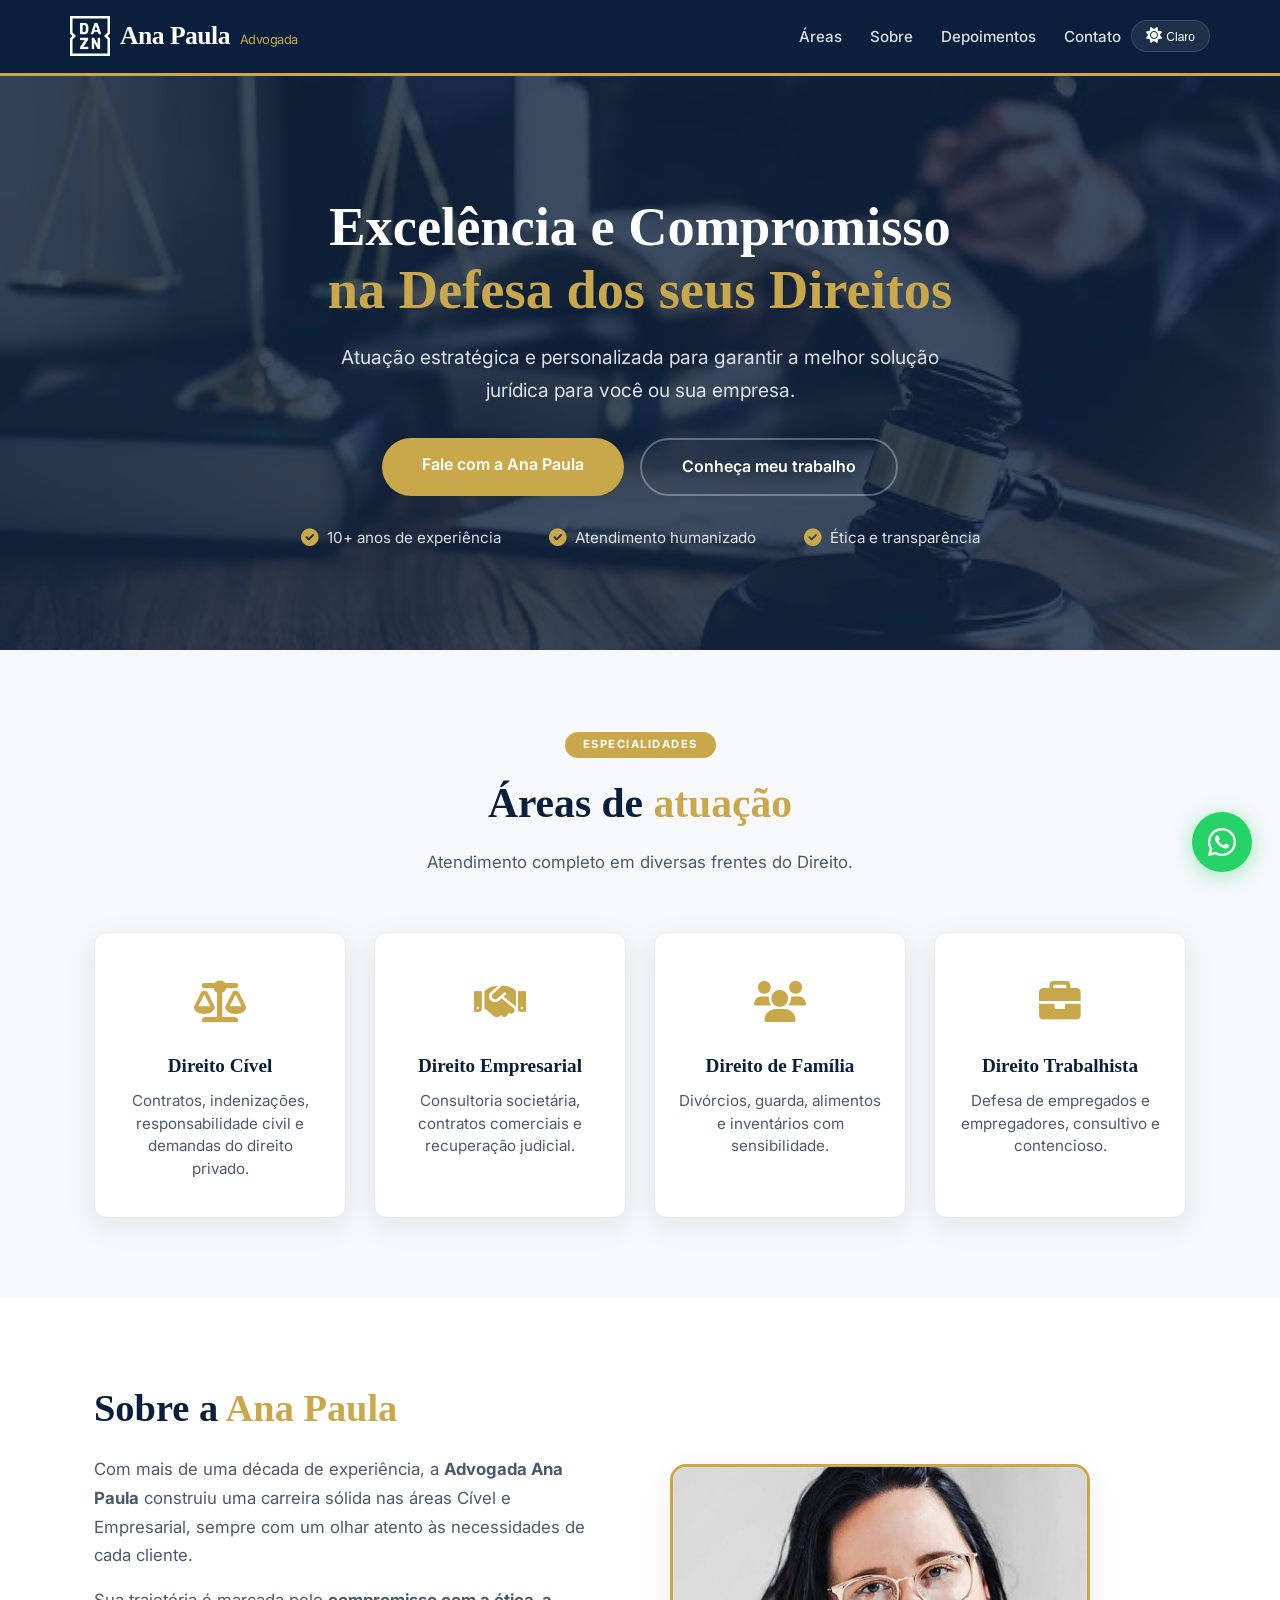
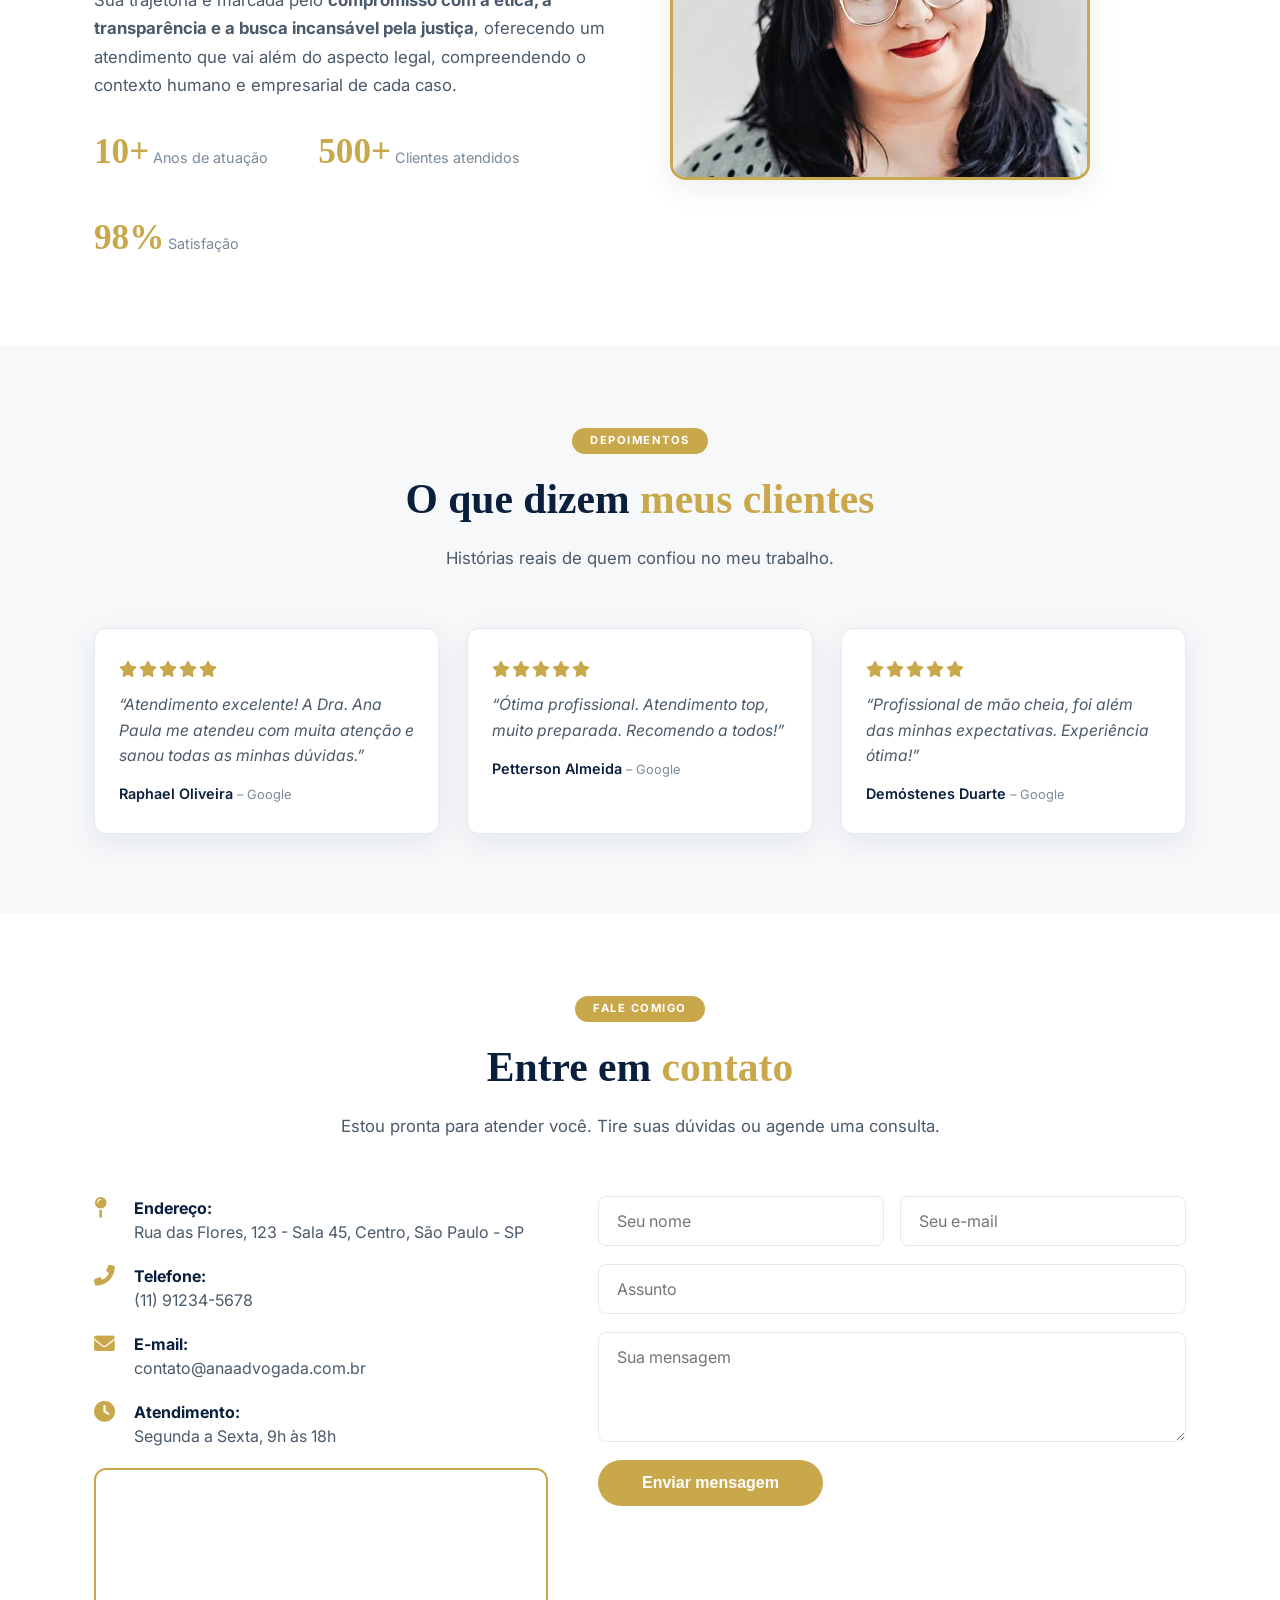
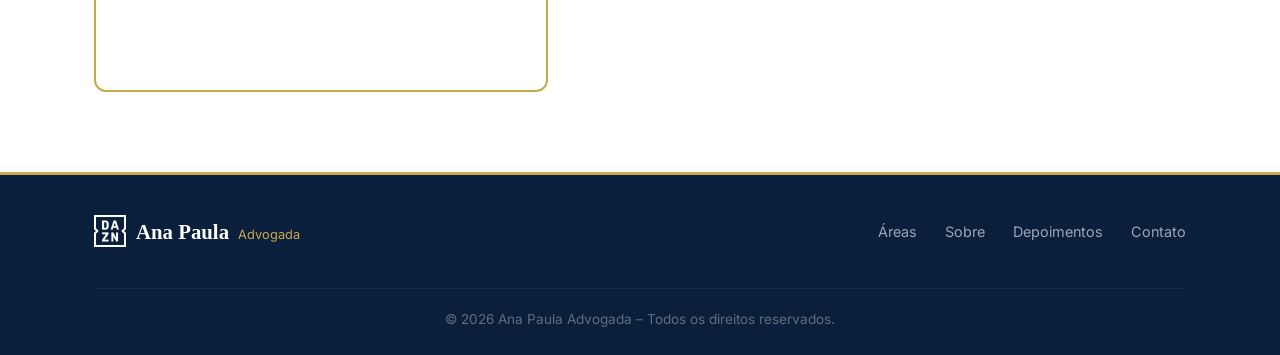
==== commit d256d7fd: "fix: page" ====
--- a/index.html
+++ b/index.html
@@ -889,7 +889,8 @@
                 <a href="#">Ana Paula <span>Advogada</span></a>
             </div>
 
-            <ul class="nav-links">
+            <div style="display: flex; gap: 10px;">
+                <ul class="nav-links">
                 <li><a href="#areas">Áreas</a></li>
                 <li><a href="#sobre">Sobre</a></li>
                 <li><a href="#depoimentos">Depoimentos</a></li>
@@ -904,6 +905,7 @@
                 <button class="menu-burger" aria-label="Menu">
                     <span></span><span></span><span></span>
                 </button>
+            </div>
             </div>
         </nav>
     </header>
